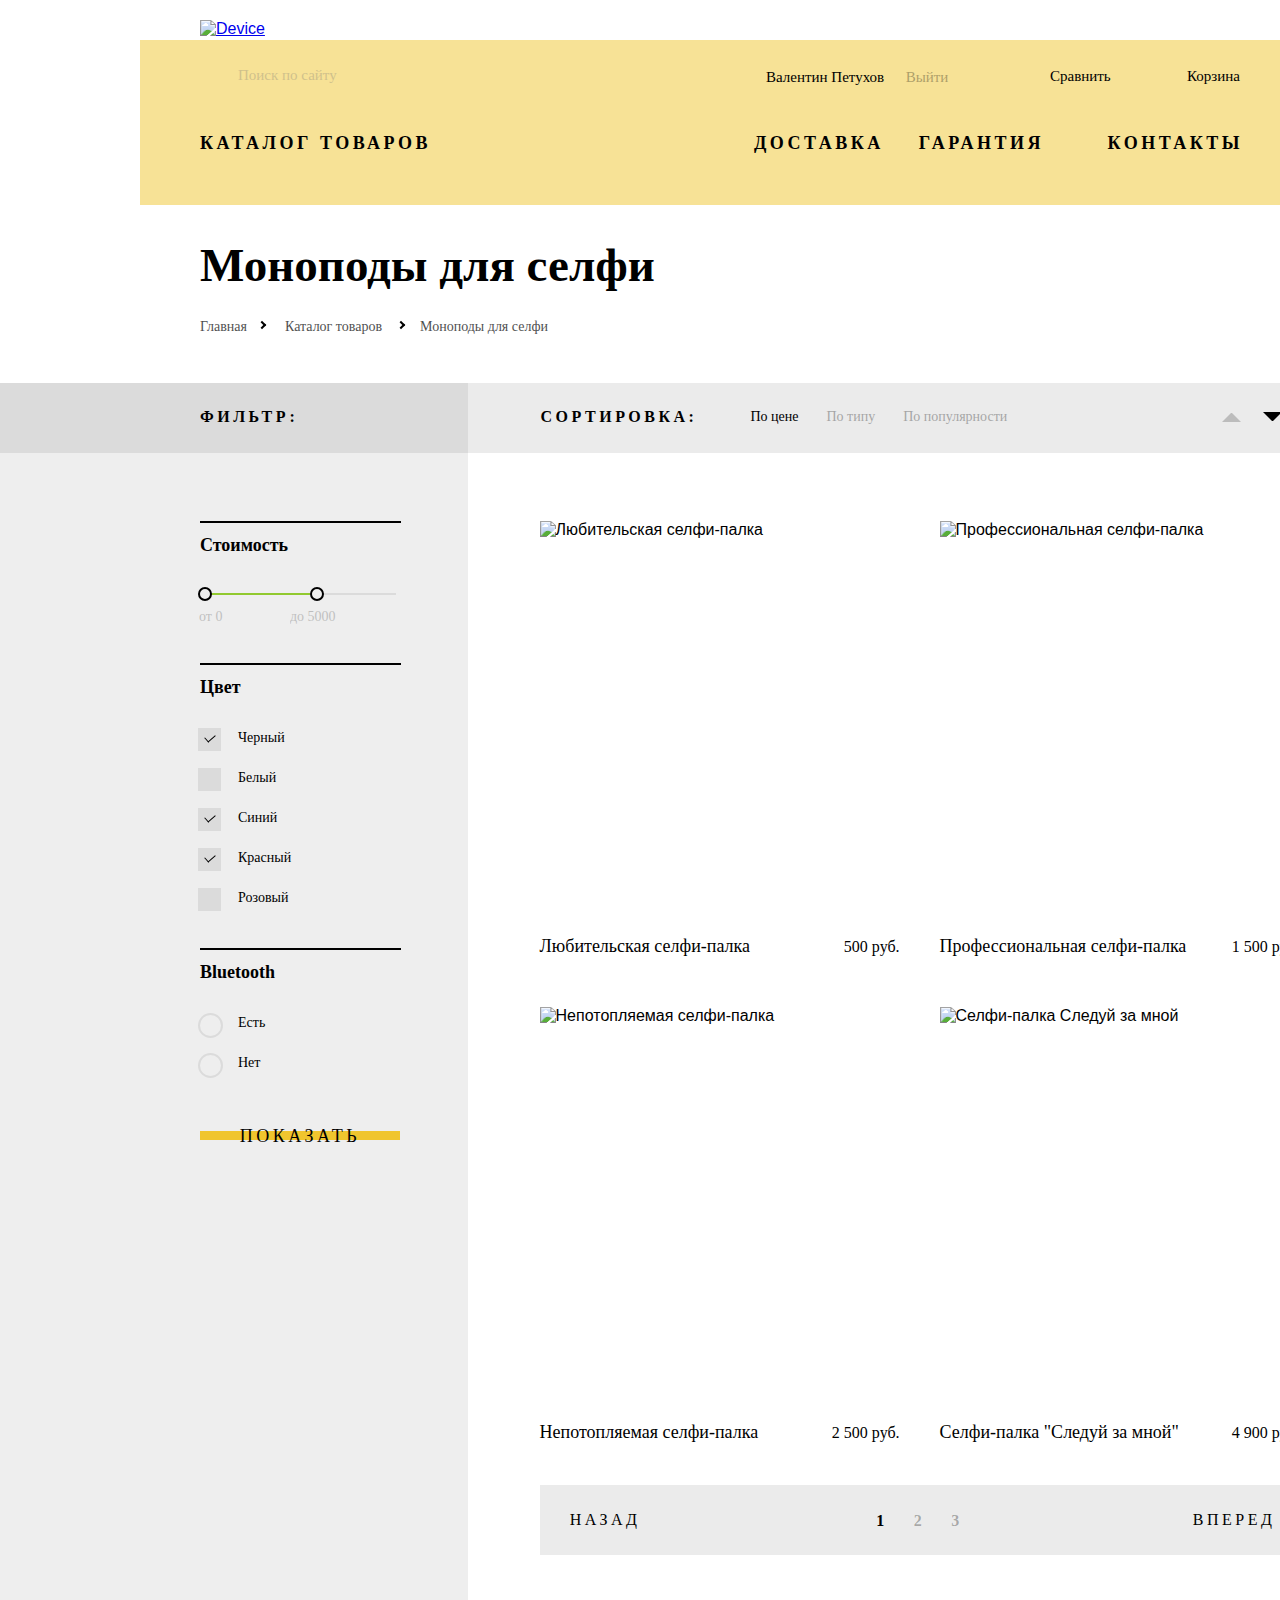
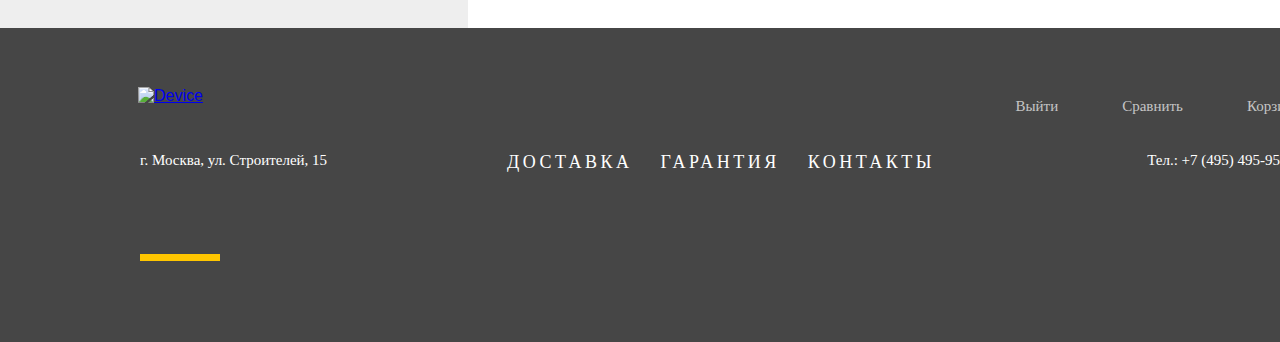
==== catalog.html @ 41e34ad0 "Добавлен скрипт" ====
<!DOCTYPE html>
<html lang="ru">
  <head>
    <meta charset="utf-8">
    <meta name="keywords" content="">
    <title>Device</title>
    <link rel="stylesheet" href="css/normalize.css">
    <link rel="stylesheet" href="css/device-style.css">
  </head>
  <body>
    <header class="main-header main-header--catalog">
      <div class="layot-container layot-container--header">
        <a class="logo main-header__logo" href="index.html">
          <img src="img/logo-header.png" width="165" height="36" alt="Device">
        </a>
        <div class="main-header__block">
          <form class="block-search__form" method="post" action="#">
            <label for="block-search__textfield"></label>
            <input class="block-search__textfield" id="block-search__textfield" type="text" placeholder="Поиск по сайту">
            <button class="block-search__button" type="submit">Найти</button>
          </form>
          <div class="main-header__positioner">
            <div class="user-block">
              <a class="user-block__user-name" href="#">Валентин Петухов</a>
              <a class="user-block__logout" href="#">Выйти</a>
            </div>
            <div class="item-block">
              <a class="item-block__compare" href="#">Сравнить</a>
              <a class="item-block__basket" href="#">Корзина</a>
            </div>
          </div>
        </div>
      </div>
    </header>
    <main class="main-content--catalog">
      <nav class="main-navigation main-navigation--catalog">
        <ul class="menu-list">
          <li class="menu-list__item">
            <a href="catalog.html">Каталог товаров</a>
            <div class="submenu-list">
              <ul class="submenu-list__column">
                <li>
                  <a href="#">Виртуальная реальность</a>
                </li>
                <li>
                  <a href="#">Моноподы для селфи</a>
                </li>
                <li>
                  <a href="#">Экшн-камеры</a>
                </li>
              </ul>
              <ul class="submenu-list__column">
                <li>
                  <a href="#">Фитнес-браслеты</a>
                </li>
                <li>
                  <a href="#">Умные часы</a>
                </li>
              </ul>
              <ul class="submenu-list__column">
                <li>
                  <a href="#">Квадрокоптеры</a>
                </li>
              </ul>
            </div>
          </li>
          <li class="menu-list__item">
            <a href="#">Доставка</a>
          </li>
          <li class="menu-list__item">
            <a href="#">Гарантия</a>
          </li>
          <li class="menu-list__item">
            <a href="#">Контакты</a>
          </li>
        </ul>
      </nav>
      <div class="content-title">
        <h1>Моноподы для селфи</h1>
        <ul class="breadcrumbs">
          <li>
            <a href="index.html">Главная</a>
          </li>
          <li>
            <a href="#">Каталог товаров</a>
          </li>
          <li>
            <a>Моноподы для селфи</a>
          </li>
        </ul>
      </div>
      <div class="catalog-content">
        <form class="check-block" method="post" action="#">
          <h2 class="check-block__title">Фильтр:</h2>
          <!--Ползунок-->
          <div class="check-block__range">
            <h3 class="check-block__block-title">Стоимость</h3>
            <div class="range">
              <div class="range__scale">
                <div class="range__bar"></div>
              </div>
              <div class="range__toggle range__toggle--min"></div>
              <div class="range__toggle range__toggle--max"></div>
            </div>
          </div>
            <!--Чекбоксы-->
          <div class="check-block__checkbox">
            <h3 class="check-block__block-title">Цвет</h3>
            <div class="checkbox">
              <input class="checkbox__input" type="checkbox" name="black" id="black" checked>
              <label class="checkbox__label" for="black">Черный</label>
            </div>
            <div class="checkbox">
              <input class="checkbox__input" type="checkbox" name="white" id="white">
              <label class="checkbox__label" for="white">Белый</label>
            </div>
            <div class="checkbox">
              <input class="checkbox__input" type="checkbox" name="blue" id="blue" checked>
              <label class="checkbox__label" for="blue">Синий</label>
            </div>
            <div class="checkbox">
              <input class="checkbox__input" type="checkbox" name="red" id="red" checked>
              <label class="checkbox__label" for="red">Красный</label>
            </div>
            <div class="checkbox">
              <input class="checkbox__input" type="checkbox" name="pink" id="pink">
              <label class="checkbox__label" for="pink">Розовый</label>
            </div>
          </div>
          <!--Bluetooth-->
          <div class="check-block__radio">
            <h3 class="check-block__block-title">Bluetooth</h3>
            <div class="radio">
              <input class="radio__input" type="radio" name="radio" id="yes">
              <label class="radio__label" for="yes">Есть</label>
            </div>
            <div class="radio">
              <input class="radio__input" type="radio" name="radio" id="no">
              <label class="radio__label" for="no">Нет</label>
            </div>
          </div>
          <input  class="btn-big" type="submit" value="Показать">
        </form>
        <div class="catalog-block">
          <div class="catalog-block__container">
            <h2 class="catalog-block__title">Сортировка:</h2>
            <span class="catalog-block__sorting catalog-block__sorting--active">По цене</span>
            <span class="catalog-block__sorting">По типу</span>
            <span class="catalog-block__sorting">По популярности</span>
            <div class="sorting-arrows">
              <span class="sorting-arrows__arrow-up">По возрастанию</span>
              <span class="sorting-arrows__arrow-down">По убыванию</span>
            </div>
          </div>
          <section class="catalog">
            <article class="catalog-item">
              <img class="catalog-item__img" src="img/item-1.jpg" width="360" height="380" alt="Любительская селфи-палка">
              <div class="catalog__container">
                <button class="button-basket">В корзину</button>
                <button class="button-compare">Добавить к сравнению</button>
              </div>
              <div class="catalog-item__info">
                <a class="catalog-item__name">Любительская селфи-палка</a>
                <span class="catalog-item__price">500 руб.</span>
              </div>
            </article>
            <article class="catalog-item">
              <img class="catalog-item__img" src="img/item-2.jpg" width="360" height="380" alt="Профессиональная селфи-палка">
              <div class="catalog__container">
                <button class="button-basket">В корзину</button>
                <button class="button-compare">Добавить к сравнению</button>
              </div>
              <div class="catalog-item__info">
                <a class="catalog-item__name">Профессиональная селфи-палка</a>
                <span class="catalog-item__price">1 500 руб.</span>
              </div>
            </article>
            <article class="catalog-item">
              <img class="catalog-item__img" src="img/item-3.jpg" width="360" height="380" alt="Непотопляемая селфи-палка">
              <div class="catalog__container">
                <button class="button-basket">В корзину</button>
                <button class="button-compare">Добавить к сравнению</button>
              </div>
              <div class="catalog-item__info">
                <a class="catalog-item__name">Непотопляемая селфи-палка</a>
                <span class="catalog-item__price">2 500 руб.</span>
              </div>
            </article>
            <article class="catalog-item">
              <img class="catalog-item__img" src="img/item-4.jpg" width="360" height="380" alt="Селфи-палка Следуй за мной">
              <div class="catalog__container">
                <button class="button-basket">В корзину</button>
                <button class="button-compare">Добавить к сравнению</button>
              </div>
              <div class="catalog-item__info">
                <a class="catalog-item__name">Селфи-палка "Следуй за мной"</a>
                <span class="catalog-item__price">4 900 руб.</span>
              </div>
            </article>
          </section>
          <section class="pagination">
            <a class="pagination__btn pagination__btn--prev">Назад</a>
            <div class="pagination__page-container">
              <a class="pagination__page pagination__page--active">1</a>
              <a class="pagination__page" href="#">2</a>
              <a class="pagination__page" href="#">3</a>
            </div>
            <a class="pagination__btn pagination__btn--next" href="#">Вперед</a>
          </section>
        </div>
      </div>
    </main>
    <footer class="main-footer main-footer--catalog">
      <div class="layot-container layot-container--footer">
        <div class="main-footer__user-menu">
          <a class="logo main-footer__logo" href="index.html">
            <img src="img/logo-footer.png" width="165" height="36" alt="Device">
          </a>
          <ul class="user-menu user-menu--catalog">
            <li>
              <a class="user-menu__item" href="#">Выйти</a>
            </li>
            <li>
              <a class="user-menu__item" href="#">Сравнить</a>
            </li>
            <li>
              <a class="user-menu__item" href="#">Корзина</a>
            </li>
          </ul>
        </div>
        <div class="main-footer__contacts">
          <div class="main-footer__adress">г. Москва, ул. Строителей, 15</div>
          <ul class="main-footer__menu">
            <li>
              <a href="#">Доставка</a>
            </li>
            <li>
              <a href="#">Гарантия</a>
            </li>
            <li>
              <a href="#">Контакты</a>
            </li>
          </ul>
          <div class="main-footer__tel">Тел.: +7 (495) 495-95-95</div>
        </div>
        <div class="main-footer__links">
          <div class="main-footer__line"></div>
          <div class="social-links">
            <a class="social-links__item social-links__item--facebook">Facebook</a>
            <a class="social-links__item social-links__item--instagram">Instagram</a>
            <a class="social-links__item social-links__item--twitter">Twitter</a>
          </div>
          <a href="#" class="main-footer__logo-academy">Сайт HTML Academy</a>
        </div>
      </div>
    </footer>
    <div class="modal-content">
      <form class="modal-content__positioner">
        <div class="input">
          <label class="input__label" for="name">Ваше имя:</label>
          <input class="input__input-field" type="text" id="name" placeholder="Представьтесь, пожалуйста">
        </div>
        <div class="input">
          <label class="input__label" for="email">Ваш e-mail:</label>
          <input class="input__input-field" type="email" id="email" placeholder="Для отправки ответа">
        </div>
        <div class="textarea">
          <label class="textarea__label" for="textarea">Текст письма:</label>
          <textarea class="textarea__text-field" id="textarea" placeholder="В свободной форме"></textarea>
        </div>
        <input class="button" type="submit" value="Подробнее">
      </form>
      <div class="modal-content__close"></div>
    </div>
    <div class="modal-overlay"></div>
    <script src="js/script.js"></script>
  </body>
</html>
---- css/device-style.css ----
/*padding: 140 one side*/

@font-face {
  font-family: "Open Sans Light";
  src: url("../fonts/web/opensanslight.woff2") format("woff2"),
       url("../fonts/web/opensanslight.woff") format("woff");
  font-weight: normal;
  font-style: normal;
}

@font-face {
  font-family: "Open Sans";
  src: url("../fonts/web/opensans.woff2") format("woff2"),
       url("../fonts/web/opensans.woff") format("woff");
  font-weight: normal;
  font-style: normal;
}

@font-face {
  font-family: "Gilroy";
  src: url("../fonts/web/gilroylight.woff2") format("woff2"),
       url("../fonts/web/gilroylight.woff") format("woff");
  font-weight: normal;
  font-style: normal;
}

@font-face {
  font-family: "Gilroy Bold";
  src: url("../fonts/web/gilroyextrabold.woff2") format("woff2"),
       url("../fonts/web/gilroyextrabold.woff") format("woff");
  font-weight: normal;
  font-style: normal;
}

body {
  margin: 0;
  padding: 0;
  width: 1440px;
  height: 100%;
  margin: auto;
  font-family: "Gilroy Bold", Arial, sans-serif;
  box-sizing: border-box;
}

* {
  box-sizing: inherit;
}

.main-header {
  width: 100%;
  margin-bottom: 0;
}

.layot-container--header {
  width: 1160px;
  height: 100%;
  margin: auto;
  background-color: #f7e296;
  box-shadow: inset 0 40px 0 0 #ffffff;
}

.main-header__logo {
  display: block;
  padding-top: 20px;
  margin-left: 60px;
}

.main-header__block {
  display: flex;
  flex-direction: row;
  justify-content: space-between;
  align-items: center;
  width: 1040px;
  margin: auto;
  margin-top: 15px;
}

.block-search__form {
  display: flex;
  flex-direction: row;
  width: 441px;
  position: relative;
}

.block-search__textfield {
  width: 356px;
  height: 47px;
  padding-left: 38px;
  font-family: "Open Sans Light";
  font-size: 15px;
  color: #000000;
  opacity: 0.3;
  border: none;
  border-bottom: 2px solid transparent;
  background: none;
}

.block-search__form::before {
  content: "";
  display: block;
  position: absolute;
  width: 18px;
  height: 20px;
  top: 16px;
  left: 3px;
  background-image: url("../img/sprite.png");
  background-repeat: no-repeat;
}

.block-search__button {
  display: none;
  background: transparent;
  border: none;
  width: 83px;
  height: 47px;
  font-size: 15px;
  border: 2px solid #000000;
}

.block-search__button:hover {
  display: block;
  background-color: #000000;
  color: rgba(255, 255, 255, 1);
}

.block-search__button:active {
  display: block;
  background-color: #000000;
  color: rgba(255, 255, 255, 0.3);
}

.block-search__textfield:hover {
  opacity: 0.6;
}

.block-search__textfield:focus {
  border-bottom: 2px solid #000000;
  outline: none;
  opacity: 1;
}

.block-search__textfield:focus + .block-search__button {
  display: block;
}

.main-header__block a {
  text-decoration: none;
  font-family: "Open Sans Light";
  font-size: 15px;
  color: #000000;
  background-image: url("../img/sprite.png");
  background-repeat: no-repeat;
}

.main-header__block a:hover {
  opacity: 0.6;
}

.main-header__block a:active {
  opacity: 0.3;
}

.user-block__login {
  background-position: 0 -24px;
}

.item-block__compare {
  background-position: 2px -46px;
}

.item-block__basket {
  background-position: 17px -68px;
}

.user-block__login,
.item-block__compare {
  padding-left: 25px;
}

.item-block__basket {
  width: 100px;
  text-align: right;
}

.main-header__positioner {
  width: 500px;
  display: flex;
  flex-direction: row;
  justify-content: space-between;
}

.item-block {
  width: 215px;
  display: flex;
  flex-direction: row;
  justify-content: space-between;
}

/*НАВИГАЦИЯ*/

.main-navigation {
  width: 1160px;
  min-height: 185px;
  margin: auto;
  margin-top: 0;
  background-color: #f7e296;
}

.menu-list {
  list-style: none;
  margin: auto;
  padding: 0;
  padding-bottom: 163px;
  display: flex;
  flex-direction: row;
  width: 1040px;
  padding-top: 33px;
}

.menu-list li {
  list-style: none;
  margin: 0;
  padding: 0;
}

.menu-list__item:first-of-type {
  position: relative;
}

.menu-list__item:last-of-type a {
  margin-right: -3px;
}

.menu-list li:last-of-type {
  margin-left: auto;
}

.menu-list > li:nth-of-type(2) {
  margin-left: 323px;
  margin-right: 35px;
}

.menu-list__item > a {
  text-decoration: none;
  font-family: "Gilroy Bold";
  font-size: 18px;
  font-weight: bold;
  text-transform: uppercase;
  color: #000000;
  letter-spacing: 3.5px;
}

.menu-list__item > a:hover {
  opacity: 0.6;
}

.menu-list__item > a:active {
  opacity: 0.3;
}

.menu-list__item a[href="catalog.html"]::before {
  content: "";
  display: block;
  position: absolute;
  width: 16px;
  height: 18px;
  top: -1px;
  right: -29px;
  background-image: url("../img/sprite.png");
  background-position: 0 -92px;
  opacity: 0.3;
}

.menu-list__item:first-child a:hover::before {
  opacity: 0.2;
}

.menu-list__item:first-child a:active::before {
  opacity: 0.1;
}

.submenu-list {
  display: none;
  flex-direction: row;
  flex-wrap: wrap;
  position: absolute;
  width: 1160px;
  height: 165px;
  padding: 38px 60px 0;
  top: 18px;
  left: -60px;
  z-index: 3;
  background-color: #f7e296;
}

.menu-list__item:first-of-type:hover > .submenu-list {
  display: flex;
}

.submenu-list__column {
  width: 222px;
  margin: 0;
  padding: 0;
}

.submenu-list__column li {
  list-style: none;
  margin: 0;
  margin-bottom: 25px;
  padding: 0;
}

.submenu-list a {
  text-decoration: none;
  color: #000000;
  font-family: "Open Sans Light";
  font-size: 15px;
  text-transform: none;
}

/*СЛАЙДЕР*/

.main-slider {
  width: 1160px;
  height: 517px;
  margin: auto;
  margin-bottom: 0;
  position: relative;
  top: -112px;
}

.input__radio {
  display: none;
}

.main-slider .input__label {
  right: 160px;
  top: 330px;
  font-size: 0;
  position: absolute;
  z-index: 3;
  cursor: pointer;
}

.main-slider .input__label:nth-of-type(2) {
  right: 127px;
}

.main-slider .input__label:nth-of-type(3) {
  right: 95px;
}

.input__label::before {
  position: absolute;
  content: "";
  width: 5px;
  height: 5px;
  border: 3px solid #b4b4b4;
  border-radius: 50%;
}

.input__label:hover::before {
  border: 3px solid #999999;
}

.input__radio:checked + .input__label::before {
  border: 3px solid #000000;
}

.main-slider__item {
  width: 100%;
  height: 100%;
  display: none;
  margin: 0;
}

.main-slider__img {
  margin-left: 90px;
}

.main-slider__item--slider-3 .main-slider__img {
  margin-left: 30px;
  margin-top: 20px;
}

.main-slider__container {
  width: 560px;
  height: 100%;
  margin-left: auto;
}

.main-slider__item-name {
  width: 500px;
  margin-top: 82px;
  font-size: 47px;
  font-weight: bold;
  line-height: 55px;
  position: relative;
  z-index: 2;
}

.main-slider__item-name::before {
  content: "";
  position: absolute;
  width: 100px;
  height: 7px;
  background-color: #ffffff;
  top: -43px;
}

.main-slider__item-name span {
  position: absolute;
  z-index: -1;
  right: -12px;
  top: -33px;
  font-size: 179px;
  color: #ffffff;
}

.main-slider__item-description {
  margin-top: 20px;
  font-family: "Open Sans Light";
  line-height: 30px;
  font-size: 15px;
}

.main-slider__details {
  display: block;
  width: 220px;
  height: 40px;
  margin-top: 42px;
  font-size: 18px;
  line-height: 40px;
  letter-spacing: 3.5px;
  text-transform: uppercase;
  text-align: center;
  background-image: linear-gradient(to bottom, #ffffff 0px, #ffffff 16px, #f0c52e 16px, #f0c52e 25px, #ffffff 25px);
  text-decoration: none;
  color: #000000;
}

.main-slider__details:hover {
  background-color: #f0c52e;
  background-image: none;
}

.main-slider__details:active {
  background-color: #f0c52e;
  color: #a88a20;
}

.main-slider__parameter {
  list-style: none;
  margin: 0;
  margin-top: 38px;
  padding: 0;
  display: flex;
  flex-direction: row;
  justify-content: flex-start;
}

.main-slider__parameter li {
  margin-right: 80px;
}

.main-slider__data {
  margin-bottom: 10px;
  font-size: 36px;
  font-family: "Gilroy";
  line-height: 0px;
}

.main-slider__inform {
  margin-top: 35px;
  font-size: 13px;
  font-family: "Open Sans Light";
}

/*переключение слайдов*/

.input__radio--slide-1:checked ~ .main-slider__item--slider-1 {
  display: flex;
  flex-direction: row;
}

.input__radio--slide-2:checked ~ .main-slider__item--slider-2 {
  display: flex;
  flex-direction: row;
}

.input__radio--slide-3:checked ~ .main-slider__item--slider-3 {
  display: flex;
  flex-direction: row;
}

/*КАТАЛОГ*/

.main-catalog {
  width: 1160px;
  margin: auto;
  margin-top: -35px;
  display: flex;
  flex-direction: row;
  flex-wrap: wrap;
  justify-content: space-between;
}

.catalog-item {
  width: 160px;
  text-decoration: none;
}

.catalog-item__pic {
  width: 160px;
  height: 160px;
  background-position: center;
  background-color: #f7e296;
  background-repeat: no-repeat;
}

.catalog-item:first-of-type .catalog-item__pic {
  background-image: url("../img/popular-1.png");
}

.catalog-item:nth-of-type(2) .catalog-item__pic {
  background-image: url("../img/popular-2.png");
  background-position: center bottom;
}

.catalog-item:nth-of-type(3) .catalog-item__pic {
  background-image: url("../img/popular-3.png");
  background-position: 50px center;
}

.catalog-item:nth-of-type(4) .catalog-item__pic {
  background-image: url("../img/popular-4.png");
}

.catalog-item:nth-of-type(5) .catalog-item__pic {
  background-image: url("../img/popular-5.png");
  background-position: 55px center;
}

.catalog-item:nth-of-type(6) .catalog-item__pic {
  background-image: url("../img/popular-6.png");
}

.catalog-item__description {
  margin-top: 35px;
  font-family: "Gilroy Bold";
  font-size: 18px;
  color: #000000;
}

.catalog-item:visited > .catalog-item__pic,
.catalog-item:visited > .catalog-item__description {
  background-color: #f7e296;
  color: #000000;
}

.catalog-item:hover > .catalog-item__pic {
  background-color: #f0c52e;
}

.catalog-item:active > .catalog-item__description {
  opacity: 0.3;
  color: #000000;
}

.catalog-item:first-of-type:active .catalog-item__pic {
  background-image: url("../img/opa-popular-1.png");
}

.catalog-item:nth-of-type(2):active .catalog-item__pic {
  background-image: url("../img/opa-popular-2.png");
}

.catalog-item:nth-of-type(3):active .catalog-item__pic {
  background-image: url("../img/opa-popular-3.png");
}

.catalog-item:nth-of-type(4):active .catalog-item__pic {
  background-image: url("../img/opa-popular-4.png");
}

.catalog-item:nth-of-type(5):active .catalog-item__pic {
  background-image: url("../img/opa-popular-5.png");
}

.catalog-item:nth-of-type(6):active .catalog-item__pic {
  background-image: url("../img/opa-popular-6.png");
}

/*УСЛУГИ*/

.services {
  width: 100%;
  min-height: 390px;
  margin-top: 67px;
  background-color: #e5e5e5;
  box-shadow: inset 0 100px 0 0 #ffffff;
}

.services .layot-container {
  width: 1160px;
  height: 100%;
  margin: auto;
  display: flex;
  flex-direction: row;
  align-items: right;
  position: relative;
}

.services__menu {
  width: 284px;
  min-height: 319px;
  border-right: 7px solid #000000;
}

.services__description {
  width: 876px;
}

.services-slide {
  display: none;
  padding-left: 116px;
}

.radio-block__input {
  display: none;
}

.radio-block__label {
  display: block;
  position: absolute;
  left: 0;
  width: 160px;
  height: 40px;
  font-size: 18px;
  line-height: 40px;
  letter-spacing: 3.5px;
  text-transform: uppercase;
  text-align: center;
  background-image: linear-gradient(to bottom, #e5e5e5 0px, #e5e5e5 16px, #f0c52e 16px, #f0c52e 25px, #e5e5e5 25px);
}

.radio-block__label:first-of-type {
  top: 83px;
  background-image: linear-gradient(to bottom, #ffffff 0px, #ffffff 16px, #f0c52e 16px, #f0c52e 25px, #e5e5e5 25px);
}

.radio-block__label:nth-of-type(2) {
  top: 146px;
}

.radio-block__label:nth-of-type(3) {
  top: 211px;
}

.radio-block__label:hover {
  background-color: #f0c52e;
  background-image: none;
}

.radio-block__label:first-of-type:hover {
  background-image: none;
}

.radio-block__input:checked + .radio-block__label {
  background-color: #000000;
  background-image: none;
  color: #f7e184;
  box-shadow: 118px 0 0 0 #000000;
}

.services-slide__container {
  width: 430px;
  height: 100%;
}

.services-slide h2 {
  font-family: "Gilroy Bold";
  font-size: 47px;
  margin-top: 71px;
  margin-left: 2px;
  margin-bottom: 0;
}

.services-slide p {
  font-family: "Open Sans Light";
  font-size: 15px;
  line-height: 30px;
  margin-top: 28px;
}

.services-slide img {
  margin-left: 128px;
  margin-top: 87px;
}

/*переключение слайдов*/

.radio-block__input:first-of-type:checked ~ .services-slide--1 {
  display: flex;
}

.radio-block__input:nth-of-type(2):checked ~ .services-slide--2 {
  display: flex;
}

.radio-block__input:nth-of-type(3):checked ~ .services-slide--3 {
  display: flex;
}

/*БРЕНДЫ*/

.brends {
  width: 1160px;
  margin: auto;
  margin-top: 94px;
  display: flex;
  flex-wrap: wrap;
  flex-direction: row;
  justify-content: space-between;
}

.brends .brends__item {
  opacity: 0.2;
  filter: grayscale(1);
}

.brends .brends__item:hover {
  opacity: 1;
  filter: grayscale(0);
}

main > .layot-container {
  width: 1160px;
  margin: auto;
  margin-top: 85px;
  display: flex;
  flex-direction: row;
  justify-content: space-between;
}

.contacts-section {
  position: relative;
}

.contacts-section::before {
  content: "";
  position: absolute;
  width: 80px;
  height: 7px;
  background-color: #000000;
  top: 7px;
}

/*О НАС*/

.about-us {
  width: 560px;
}

.about-us h2 {
  margin-top: 57px;
  margin-left: -2px;
  font-family: "Gilroy Bold";
  font-size: 47px;
}

.about-us p {
  width: 475px;
  margin-bottom: 30px;
  font-family: "Open Sans Light";
  font-size: 15px;
  line-height: 30px;
}

.delivery-company {
  margin: 78px 0 0 0;
  padding: 0;
  list-style: none;
}

.delivery-company__item {
  position: relative;
  margin-bottom: 22px;
  padding-left: 36px;
}

.delivery-company__item a {
  text-decoration: none;
  font-family: "Gilroy Bold";
  font-size: 16px;
  color: #000000;
}

.delivery-company__item::before {
  content: "";
  position: absolute;
  width: 5px;
  height: 5px;
  border: 3px solid #000000;
  opacity: 0.3;
  border-radius: 50%;
  left: 0px;
  top: 3px;
}

.delivery-company__item:hover::before {
  opacity: 0.4;
}

.delivery-company__item:active::before {
  opacity: 1;
}

.btn-big {
  display: block;
  width: 260px;
  height: 40px;
  margin-top: 64px;
  margin-bottom: 82px;
  font-size: 18px;
  line-height: 40px;
  letter-spacing: 3.5px;
  text-transform: uppercase;
  text-align: center;
  background-image: linear-gradient(to bottom, #ffffff 0px, #ffffff 16px, #f0c52e 16px, #f0c52e 25px, #ffffff 25px);
  text-decoration: none;
  color: #000000;
}

.btn-big:hover {
  background-color: #f0c52e;
  background-image: none;
}

.btn-big:active {
  background-color: #f0c52e;
  color: #a88a20;
}

/*КОНТАКТЫ*/

.contacts {
  width: 560px;
}

.contacts h2 {
  margin-top: 57px;
  margin-left: -2px;
  font-family: "Gilroy Bold";
  font-size: 47px;
}

.contacts p {
  font-family: "Open Sans Light";
  font-size: 15px;
  line-height: 30px;
}

.map {
  margin-top: 25px;
}

.map--no-js {
  width: 560px;
  height: 222px;
  background-image: url("../img/map.jpg");
  background-size: cover;
  background-repeat: no-repeat;
}

/*ФУТЕР*/

.main-footer {
  width: 100%;
  background-color: #464646;
}

.layot-container--footer {
  width: 1160px;
  height: 100%;
  margin: 0 auto;
  display: flex;
  flex-direction: column;
  justify-content: space-between;
}

.main-footer__user-menu,
.main-footer__contacts,
.main-footer__links {
  width: 100%;
  display: flex;
  flex-direction: row;
  justify-content: space-between;
}

.main-footer__user-menu {
  margin-top: 66px;
}

.logo:hover {
  opacity: 0.6;
}

.logo:active {
  opacity: 0.3;
}

.user-menu {
  width: 330px;
  display: flex;
  flex-direction: row;
  justify-content: right;
  align-items: top;
  margin: 0;
  padding: 0;
}

.user-menu li {
  list-style: none;
  padding-top: 5px;
}

.user-menu li:not(:last-of-type) {
  margin-right: 32px;
}

.user-menu .user-menu__item {
  padding-left: 32px;
  background-image: url("../img/sprite.png");
  background-repeat: no-repeat;
  text-decoration: none;
  font-family: "Open Sans Light";
  font-size: 15px;
  color: rgba(255, 255, 255, 0.7);
}

li:first-of-type .user-menu__item {
  background-position: 5px -124px;
}

li:nth-of-type(2) .user-menu__item {
  background-position: 12px -144px;
}

li:nth-of-type(3) .user-menu__item {
  background-position: 10px -166px;
}

.user-menu .user-menu__item:hover {
  opacity: 0.6;
  color: rgba(255, 255, 255, 1);
}

.user-menu .user-menu__item:active {
  opacity: 0.3;
  color: rgba(255, 255, 255, 0.3);
}

.main-footer__contacts {
  align-items: center;
  margin-top: 28px;
}

.main-footer__adress {
  width: 261px;
  font-family: "Open Sans Light";
  font-size: 15px;
  color: #ffffff;
}

.main-footer__menu {
  width: 430px;
  display: flex;
  flex-direction: row;
  justify-content: space-between;
  padding: 4px 0 0 2px;
  margin: 0;
}

.main-footer__menu li {
  list-style: none;
  margin: 0;
  padding: 0;
}

.main-footer__menu a {
  font-family: "Gilroy Bold";
  text-decoration: none;
  font-size: 18px;
  text-transform: uppercase;
  color: #ffffff;
  letter-spacing: 3.5px;
}

.main-footer__menu a:hover {
  opacity: 0.6;
}

.main-footer__menu a:active {
  opacity: 0.3;
}

.main-footer__tel {
  width: 261px;
  font-family: "Open Sans Light";
  font-size: 15px;
  color: #ffffff;
  text-align: right;
}

.main-footer__links {
  margin-top: 66px;
  margin-bottom: 65px;
}

.main-footer__line {
  width: 80px;
  height: 7px;
  margin-top: 15px;
  background-color: #ffc600;
}

.social-links {
  width: 152px;
  display: flex;
  flex-direction: row;
  justify-content: space-between;
  margin-right: 54px;
}

.social-links__item {
  font-size: 0;
  width: 41px;
  height: 38px;
  margin: 0;
  padding: 0;
}

.social-links__item {
  opacity: 0.3;
}

.social-links__item:hover {
  opacity: 0.6;
}

.social-links__item:active {
  opacity: 0.1;
}

.social-links__item--facebook {
  background-image: url("../img/facebook.png");
  background-repeat: no-repeat;
  background-position: center;
}

.social-links__item--instagram {
  background-image: url("../img/insta.png");
  background-repeat: no-repeat;
  background-position: center;
}

.social-links__item--twitter {
  background-image: url("../img/twitter.png");
  background-repeat: no-repeat;
  background-position: center;
}

.main-footer__logo-academy {
  font-size: 0;
  width: 27px;
  height: 34px;
  background-image: url("../img/icon-htmlacademy.png");
  background-repeat: no-repeat;
  background-position: center;
}

.main-footer__logo-academy:hover {
  opacity: 0.6;
}

.main-footer__logo-academy:active {
  opacity: 0.3;
}

/*!!!!!!!!СТРАНИЦА КАТАЛОГА??????*/

.main-header--catalog .user-block__user-name {
  background-image: url("../img/sprite.png");
  background-repeat: no-repeat;
  background-position: 0 -24px;
  padding-left: 26px;
}

.user-block .user-block__logout {
  margin-left: 17px;
  background-image: none;
  opacity: 0.3;
}

.main-navigation--catalog {
  min-height: 105px;
}

.main-navigation--catalog .menu-list {
  padding-bottom: 50px;
}

/*Оглавление*/

.content-title {
  width: 1040px;
  margin: auto;
  margin-top: 33px;
}

.content-title h1 {
  margin: 0;
  padding: 0;
  font-family: "Gilroy Bold";
  font-size: 47px;
}

.breadcrumbs {
  margin: 0;
  margin-top: 25px;
  padding: 0;
  display: flex;
  flex-direction: row;
}

.breadcrumbs li {
  position: relative;
  list-style: none;
  margin-right: 38px;
}

.breadcrumbs a {
  text-decoration: none;
  font-family: "Open Sans Light";
  font-size: 14px;
  color: #000000;
  opacity: 0.7;
}

.breadcrumbs li:nth-of-type(-n+2)::after {
  content: "";
  position: absolute;
  top: 5px;
  right: -18px;
  width: 4px;
  height: 4px;
  border-bottom: 2px solid #000000;
  border-right: 2px solid #000000;
  transform: rotate(-45deg);
}

.breadcrumbs li:nth-of-type(2)::after {
  right: -22px;
}

/*Фильтр*/

.catalog-content {
  width: 100%;
  margin-top: 48px;
  display: flex;
  flex-direction: row;
  background-image: linear-gradient(to right, #eeeeee 0px, #eeeeee 468px, #ffffff 468px, #ffffff 100%);
}

.check-block {
  width: 468px;
  padding-left: 200px;
  box-shadow: inset 0 70px 0 0 #dbdbdb;
}

.check-block__title,
.catalog-block__title {
  margin-top: 25px;
  margin-right:  53px;
  font-family: "Gilroy Bold";
  font-size: 16px;
  font-weight: bold;
  text-transform: uppercase;
  color: #000000;
  letter-spacing: 3.5px;
}

.catalog-block {
  width: 974px;
  box-shadow: inset 0 70px 0 0 #ebebeb;
}

.catalog-block__container {
  display: flex;
  flex-direction: row;
  align-items: flex-start;
  margin-left: 73px;
}

.catalog-block__sorting {
  margin-top: 26px;
  margin-right: 28px;
  font-family: "Open Sans";
  font-size: 14px;
  color: #000000;
  opacity: 0.3;
}

.catalog-block__sorting:hover {
  opacity: 0.6;
}

.catalog-block__sorting:active {
  opacity: 1;
}

.catalog-block__sorting--active {
  opacity: 1;
}

.sorting-arrows {
  width: 60px;
  height: 12px;
  margin-left: 187px;
  margin-top: 29px;
  font-size: 0;
}

.sorting-arrows__arrow-up,
.sorting-arrows__arrow-down {
  position: relative;
}

.sorting-arrows__arrow-up::before {
  content: "";
  position: absolute;
  width: 1px;
  height: 1px;
  border-top: none;
  border-bottom: 9px solid #000000;
  border-left: 9px solid transparent;
  border-right: 9px solid transparent;
  opacity: 0.2;
}

.sorting-arrows__arrow-down::before {
  content: "";
  position: absolute;
  width: 1px;
  height: 1px;
  left: 41px;
  border-top: 9px solid #000000;
  border-bottom: none;
  border-left: 9px solid transparent;
  border-right: 9px solid transparent;
}

[class^="sorting-arrows__"]:hover::before {
  opacity: 0.4;
}

[class^="sorting-arrows__"]:active::before {
  opacity: 1;
}

/*ФИЛЬТРЫ*/

.check-block__range {
  width: 201px;
  margin-top: 95px;
  border-top: 2px solid #000000;
}

.check-block__block-title {
  margin: 0;
  margin-top: 12px;
  font-family: "Gilroy Bold";
  font-size: 18px;
}

.range {
  margin-top: 37px;
  position: relative;
}

.range__scale {
  width: 196px;
  height: 2px;
  background-color: #dbdbdb;
}

.range__bar {
  width: 110px;
  height: 2px;
  position: absolute;
  left: 0;
  top: 0;
  background-color: #91c92f;
}

.range__toggle {
  position: absolute;
  width: 14px;
  height: 14px;
  border: 2px solid #000000;
  border-radius: 50%;
  background-color: #eeeeee;
  cursor: pointer;
}

.range__toggle:active {
  background-color: #7eae29;
  border-color: #ffffff;
  box-shadow: 0 1px 2px 2px #bababa;
}

.range__toggle--min {
  top: -6px;
  left: -2px;
}

.range__toggle--max {
  top: -6px;
  left: 110px;
}

.range__toggle--min::before {
  content: "от 0";
  position: absolute;
  top: 20px;
  left: -1px;
  width: 25px;
  height: 10px;
  font-family: "Gilroy";
  font-size: 14px;
  color: #000000;
  opacity: 0.2;
  white-space: nowrap;
}

.range__toggle--max::before {
  content: "до 5000";
  position: absolute;
  top: 20px;
  left: -22px;
  width: 55px;
  height: 10px;
  font-family: "Gilroy";
  font-size: 14px;
  color: #000000;
  opacity: 0.2;
  white-space: nowrap;
}

/*ЧЕКБОКСЫ*/

.check-block__checkbox {
  width: 201px;
  margin-top: 68px;
  border-top: 2px solid #000000;
}

.check-block__block-title {
  margin-bottom: 30px;
}

.checkbox {
  margin-bottom: 22px;
}

.checkbox__input {
  display: none;
}

.checkbox__label {
  padding-left: 38px;
  font-family: "Open Sans Light";
  font-size: 14px;
  color: #000000;
  position: relative;
}

.checkbox__label::before {
  content: "";
  display: block;
  position: absolute;
  width: 23px;
  height: 23px;
  top: -2px;
  left: -2px;
  background-color: #dbdbdb;
}

.checkbox__input:checked + .checkbox__label::after {
  content: "";
  display: block;
  position: absolute;
  width: 5px;
  height: 9px;
  top: 2px;
  left: 7px;
  border-bottom: 1px solid #000000;
  border-right: 1px solid #000000;
  transform: rotate(48deg);
}

.checkbox__label:hover::before {
  background-color: #cecece;
}

.checlbox__label:active::before {
  background-color: #c4c4c4;
}

/*РАДИО*/

.check-block__radio {
  width: 201px;
  margin-top: 42px;
  border-top: 2px solid #000000;
}

.radio {
  margin-bottom: 22px;
}

.radio__input {
  display: none;
}

.radio__label {
  padding-left: 38px;
  font-family: "Open Sans Light";
  font-size: 14px;
  color: #000000;
  position: relative;
}

.radio__label::before {
  content: "";
  display: block;
  position: absolute;
  width: 21px;
  height: 21px;
  top: -2px;
  left: -2px;
  border-radius: 50%;
  border: 2px solid #dbdbdb;
}

.radio__label:hover::before {
  border-color: #bcbcbc;
}

.radio__label:active::before {
  border-color: #acacac;
}

.radio__input:checked + .radio__label::after {
  content: "";
  display: block;
  position: absolute;
  width: 4px;
  height: 4px;
  top: 6px;
  left: 7px;
  border: 2px solid #000000;
  border-radius: 50%;
}

.check-block .btn-big {
  display: block;
  width: 200px;
  height: 40px;
  margin-top: 44px;
  margin-bottom: 82px;
  font-family: "Gilroy Bold";
  background-image: linear-gradient(to bottom, #eeeeee 0px, #eeeeee 16px, #f0c52e 16px, #f0c52e 25px, #eeeeee 25px);
  border: none;
}

.check-block .btn-big:hover {
  background-image: none;
  background-color: #f0c52e;
}

.check-block .btn-big:active {
  background-image: none;
  outline: none;
  color: #a88a20;
}

/*КАТАЛОГ ТОВАРОВ*/

.main-content--catalog .catalog {
  width: 760px;
  margin-left: 72px;
  margin-top: 82px;
  display: flex;
  flex-direction: row;
  flex-wrap: wrap;
  justify-content: space-between;
  align-content: space-between;
}

.main-content--catalog .catalog-item {
  width: 360px;
  position: relative;
  margin-bottom: 50px;
  cursor: pointer;
}

.main-content--catalog .catalog-item:nth-last-of-type(-n+2) {
  margin-bottom: 42px;
}

.main-content--catalog .catalog-item__img {
  display: block;
}

.main-content--catalog .catalog-item:hover > .catalog-item__img {
  opacity: 0.7;
}

.main-content--catalog .catalog__container {
  display: none;
  width: 360px;
  height: 380px;
  position: absolute;
  top: 0;
  left: 0;
}

.main-content--catalog .catalog-item:hover > .catalog__container {
  display: block;
}

.main-content--catalog .button-basket,
.main-content--catalog .button-compare {
  display: block;
}

.main-content--catalog .button-basket {
  width: 200px;
  height: 40px;
  margin: auto;
  margin-top: 173px;
  margin-bottom: 15px;
  font-family: "Gilroy Bold";
  font-size: 18px;
  line-height: 40px;
  letter-spacing: 3.5px;
  text-transform: uppercase;
  text-align: center;
  background-color: transparent;
  background-image: linear-gradient(to bottom, transparent 0px, transparent 16px, #f0c52e 16px, #f0c52e 25px, transparent 25px);
  border: none;
  outline: none;
}

.main-content--catalog .button-basket:hover {
  background-image: none;
  background-color: #f0c52e;
}

.main-content--catalog .button-basket:active {
  color: #a88a20;
}

.main-content--catalog .button-compare {
  width: 200px;
  margin: auto;
  font-family: "Open Sans Light";
  font-size: 13px;
  color: rgba(0, 0, 0, 0.5);
  background-color: transparent;
  border: none;
  outline: none;
}

.main-content--catalog .button-compare:hover {
  color: rgba(0, 0, 0, 1);
}

.main-content--catalog .button-compare:active {
  color: rgba(0, 0, 0, 0.2);
}

.catalog-item__info {
  display: flex;
  flex-direction: row;
  justify-content: space-between;
  margin-top: 35px;
}

.catalog-item__name {
  width: 255px;
  font-family: "Gilroy Bold";
  font-size: 18px;
}

.catalog-item__price {
  margin-top: 2px;
  font-family: "Gilroy";
  font-size: 16px;
}

.main-content--catalog .catalog-item:last-of-type::before {
  content: "";
  display: block;
  position: absolute;
  top: 28px;
  right: 18px;
  width: 68px;
  height: 68px;
  background-image: url("../img/new.png");
  background-repeat: no-repeat;
}

/*ПАГИНАТОР*/

.pagination {
  width: 760px;
  height: 70px;
  margin-left: 72px;
  margin-bottom: 73px;
  display: flex;
  flex-direction: row;
  justify-content: space-between;
  background-color: #ebebeb;
}

.pagination a {
  font-family: "Gilroy Bold";
  font-size: 16px;
  text-transform: uppercase;
  text-decoration: none;
  letter-spacing: 3.5px;
}

.pagination__btn {
  width: 131px;
  height: 100%;
  color: #000000;
  text-align: center;
  line-height: 70px;
}

.pagination__btn:hover {
  background-color: #d9d9d9;
}

.pagination__btn:active {
  color: rgba(0, 0, 0, 0.3);
}

.pagination__page-container {
  display: flex;
  justify-content: space-between;
  align-items: center;
}

.pagination__page {
  padding: 2px 13px 0;
  font-weight: bold;
  color: rgba(0, 0, 0, 0.3);
}

.pagination__page--active {
  color: rgba(0, 0, 0, 1);
}

/*Футер Каталога*/

.main-footer--catalog .main-footer__user-menu {
  margin-top: 59px;
}

.main-footer--catalog .main-footer__logo {
  margin-left: -2px;
}

.user-menu--catalog li {
  padding-top: 10px;
}

.main-footer--catalog .main-footer__contacts {
  margin-top: 33px;
}

.main-footer--catalog .main-footer__linksn {
  margin-top: 25px;
}

/*Модальные окна*/

.modal-content {
  display: none;
  width: 960px;
  height: 553px;
  position: absolute;
  z-index: 5;
  left: 50%;
  top: 50%;
  transform: translate(-50%, -50%);
  background-color: #ffffff;
  box-shadow: 10px 10px 30px 10px rgba(0, 0, 0, 0.2),
              -10px 10px 30px 10px rgba(0, 0, 0, 0.2);
}

.modal-content--show {
  display: block;
}

.modal-content__positioner {
  width: 760px;
  margin: 98px auto 60px;
  display: flex;
  flex-direction: column;
  background-color: #ffffff;
}

.modal-content__container {
  display: flex;
  flex-direction: row;
  justify-content: space-between;
  margin-bottom: 35px;
}

.modal-content .input-modal,
.modal-content .textarea {
  width: 360px;
  display: flex;
  flex-direction: column;
}

.modal-content .input-modal__label,
.modal-content .textarea__label {
  margin-bottom: 12px;
  font-family: "Gilroy Bold";
  font-size: 18px;
  color: #000000;
}

.modal-content .input-modal__field,
.modal-content .textarea__field {
  padding: 18px;
  background-color: rgba(242, 242, 242, 0.5);
  font-family: "Open Sans";
  font-size: 14px;
  color: rgba(0, 0, 0, 0.4);
  border: 2px solid transparent;
  outline: none;
}

.modal-content .input-modal__field {
  width: 360px;
  height: 50px;
}

.modal-content .textarea__field {
  width: 760px;
  height: 156px;
}

.modal-content [class$="__field"]:hover {
  background-color: rgba(234, 234, 234, 0.8);
}

.modal-content [class$="__field"]:focus {
  background-color: rgba(0, 0, 0, 0);
  color: rgba(0, 0, 0, 1);
  border: 2px solid #f7e296;
}

.modal-content [class$="__field"]:invalid {
  background-color: rgba(232, 181, 181, 0.5);
  color: rgba(0, 0, 0, 0.4);
  border: 2px solid transparent;
}

.modal-content__btn {
  width: 200px;
  height: 40px;
  margin-right: auto;
  margin-top: 40px;
  font-family: "Gilroy Bold";
  font-size: 18px;
  line-height: 35px;
  letter-spacing: 3.5px;
  text-transform: uppercase;
  text-align: center;
  background-image: linear-gradient(to bottom, #ffffff 0px, #ffffff 16px, #f0c52e 16px, #f0c52e 25px, #ffffff 25px);
  border: none;
  outline: none;
}

.modal-content__btn:hover,
.modal-content__btn:focus {
  background-image: none;
  background-color: #f0c52e;
}

.modal-content__btn:active {
  background-image: none;
  background-color: #f0c52e;
  color: rgba(0, 0, 0, 0.3);
}

.modal-content__close {
  position: absolute;
  top: 22px;
  right: 22px;
  width: 60px;
  height: 60px;
  background-color: rgba(240, 197, 46, 0.5);
  border-radius: 50%;
}

.modal-content__close::before {
  content: "";
  position: absolute;
  top: 15px;
  right: 29px;
  display: block;
  height: 31px;
  width: 2px;
  background-color: rgba(255, 255, 255, 1);
  transform: rotate(45deg);
}

.modal-content__close::after {
  content: "";
  position: absolute;
  top: 29px;
  right: 14px;
  display: block;
  height: 2px;
  width: 31px;
  background-color: rgba(255, 255, 255, 1);
  transform: rotate(45deg);
}

.modal-content__close:hover {
  background-color: rgba(240, 197, 46, 1);
}

.modal-content__close:hover::before,
.modal-content__close:hover::after {
  transform: rotate(0deg);
}

.modal-content__close:active::before,
.modal-content__close:active::after {
  transform: rotate(45deg);
  background-color: rgba(255, 255, 255, 0.3);
}

/*Карта*/
.modal-map {
  display: none;
  width: 960px;
  height: 559px;
  position: absolute;
  z-index: 5;
  left: 50%;
  top: 50%;
  transform: translate(-50%, -50%);
  background-color: #ffffff;
  box-shadow: 10px 10px 30px 10px rgba(0, 0, 0, 0.2),
              -10px 10px 30px 10px rgba(0, 0, 0, 0.2);
}

.modal-map--show {
  display: block;
}

.modal-map--close {
  position: absolute;
  top: 22px;
  right: 22px;
  width: 60px;
  height: 60px;
  background-color: rgba(240, 197, 46, 0.5);
  border-radius: 50%;
}

.modal-map--close::before {
  content: "";
  position: absolute;
  top: 15px;
  right: 29px;
  display: block;
  height: 31px;
  width: 2px;
  background-color: rgba(255, 255, 255, 1);
  transform: rotate(45deg);
}

.modal-map--close::after {
  content: "";
  position: absolute;
  top: 29px;
  right: 14px;
  display: block;
  height: 2px;
  width: 31px;
  background-color: rgba(255, 255, 255, 1);
  transform: rotate(45deg);
}

.modal-map--close:hover {
  background-color: rgba(240, 197, 46, 1);
}

.modal-map--close:hover::before,
.modal-map--close:hover::after {
  transform: rotate(0deg);
}

.modal-map--close:active::before,
.modal-map--close:active::after {
  transform: rotate(45deg);
  background-color: rgba(255, 255, 255, 0.3);
}

/*Оверлэй*/

.modal-overlay {
  display: none;
  width: 100%;
  height: 100%;
  position: fixed;
  overflow: auto;
  left: 0;
  top: 0;
  background-color: rgba(255, 255, 255, 0.5);
}

.modal-overlay--show {
  display: block;
}
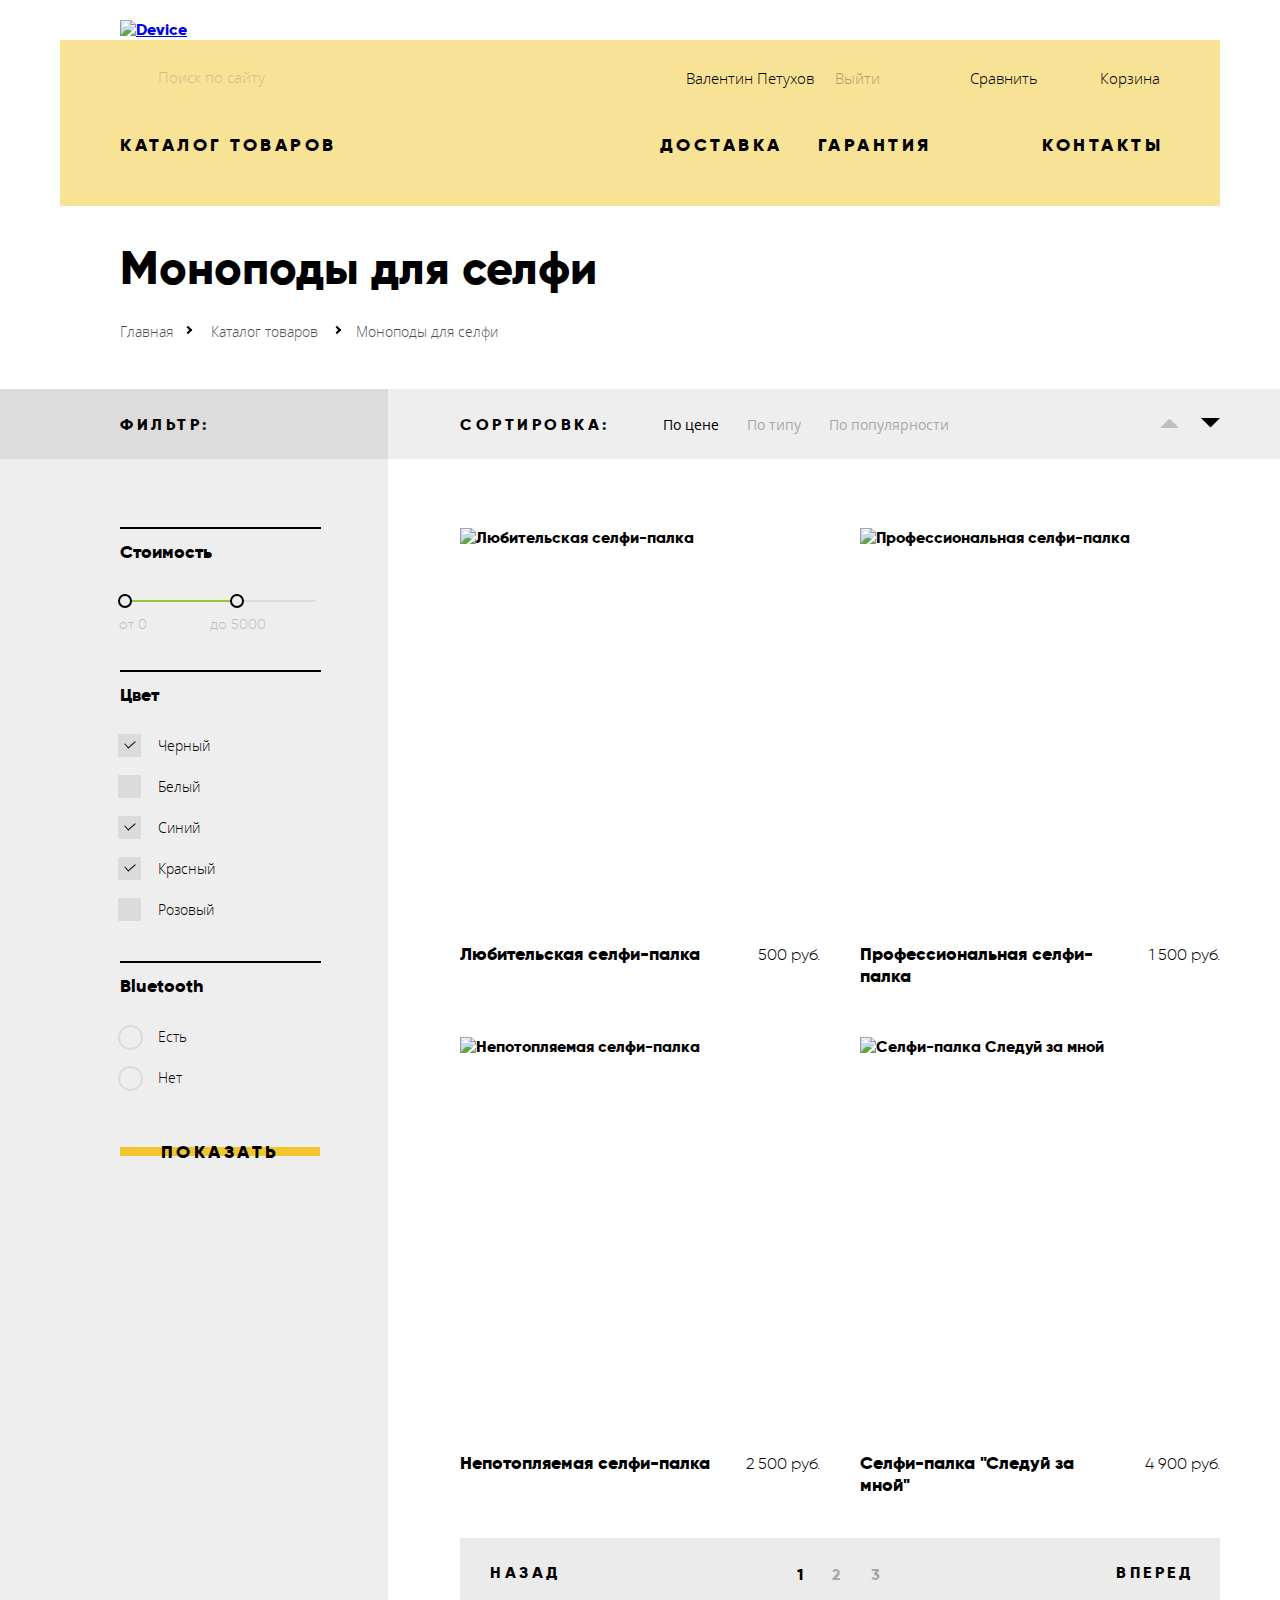
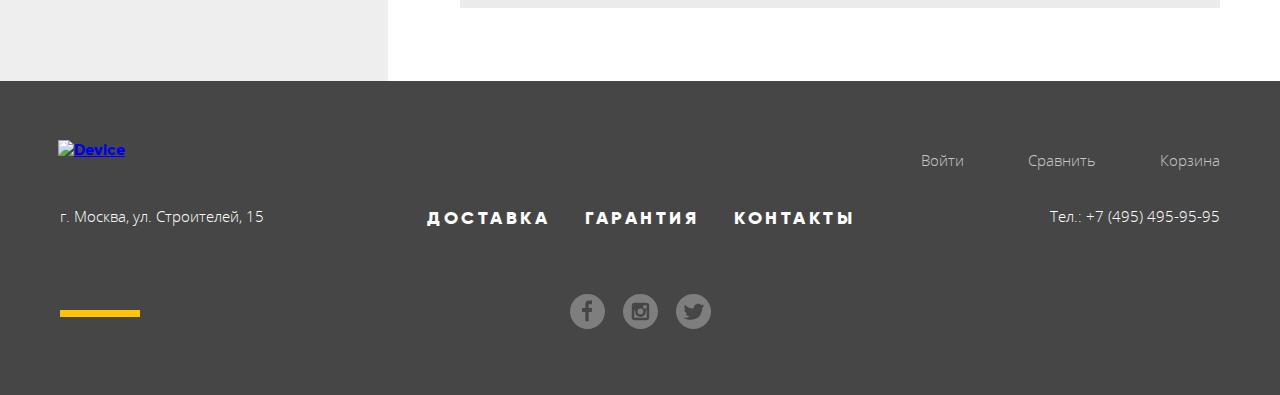
==== commit aa675089: "bugs fixed" ====
--- a/catalog.html
+++ b/catalog.html
@@ -2,8 +2,8 @@
 <html lang="ru">
   <head>
     <meta charset="utf-8">
-    <meta name="keywords" content="">
-    <title>Device</title>
+    <meta name="keywords" content="техника, селфи, фотографии, фитнес">
+    <title>Device Каталог</title>
     <link rel="stylesheet" href="css/normalize.css">
     <link rel="stylesheet" href="css/device-style.css">
   </head>
@@ -15,14 +15,13 @@
         </a>
         <div class="main-header__block">
           <form class="block-search__form" method="post" action="#">
-            <label for="block-search__textfield"></label>
-            <input class="block-search__textfield" id="block-search__textfield" type="text" placeholder="Поиск по сайту">
+            <input class="block-search__textfield" name="info" id="block-search__textfield" type="text" placeholder="Поиск по сайту">
             <button class="block-search__button" type="submit">Найти</button>
           </form>
           <div class="main-header__positioner">
             <div class="user-block">
               <a class="user-block__user-name" href="#">Валентин Петухов</a>
-              <a class="user-block__logout" href="#">Выйти</a>
+              <a class="user-block__logout" href="catalog.html">Выйти</a>
             </div>
             <div class="item-block">
               <a class="item-block__compare" href="#">Сравнить</a>
@@ -32,7 +31,7 @@
         </div>
       </div>
     </header>
-    <main class="main-content--catalog">
+    <main class="main-content main-content--catalog">
       <nav class="main-navigation main-navigation--catalog">
         <ul class="menu-list">
           <li class="menu-list__item">
@@ -90,140 +89,155 @@
         </ul>
       </div>
       <div class="catalog-content">
-        <form class="check-block" method="post" action="#">
-          <h2 class="check-block__title">Фильтр:</h2>
-          <!--Ползунок-->
-          <div class="check-block__range">
-            <h3 class="check-block__block-title">Стоимость</h3>
-            <div class="range">
-              <div class="range__scale">
-                <div class="range__bar"></div>
+        <div class="catalog-content__title-container">
+          <div class="catalog-content__title-positioner">
+            <h2 class="check-block__title">Фильтр:</h2>
+            <div class="catalog-content__sorting-container">
+              <h2 class="catalog-block__title">Сортировка:</h2>
+              <a class="catalog-block__sorting catalog-block__sorting--active" href="#">По цене</a>
+              <a class="catalog-block__sorting" href="#">По типу</a>
+              <a class="catalog-block__sorting" href="#">По популярности</a>
+              <div class="sorting-arrows">
+                <a class="sorting-arrows__arrow-up" href="#">По возрастанию</a>
+                <a class="sorting-arrows__arrow-down" href="#">По убыванию</a>
               </div>
-              <div class="range__toggle range__toggle--min"></div>
-              <div class="range__toggle range__toggle--max"></div>
-            </div>
-          </div>
-            <!--Чекбоксы-->
-          <div class="check-block__checkbox">
-            <h3 class="check-block__block-title">Цвет</h3>
-            <div class="checkbox">
-              <input class="checkbox__input" type="checkbox" name="black" id="black" checked>
-              <label class="checkbox__label" for="black">Черный</label>
-            </div>
-            <div class="checkbox">
-              <input class="checkbox__input" type="checkbox" name="white" id="white">
-              <label class="checkbox__label" for="white">Белый</label>
-            </div>
-            <div class="checkbox">
-              <input class="checkbox__input" type="checkbox" name="blue" id="blue" checked>
-              <label class="checkbox__label" for="blue">Синий</label>
-            </div>
-            <div class="checkbox">
-              <input class="checkbox__input" type="checkbox" name="red" id="red" checked>
-              <label class="checkbox__label" for="red">Красный</label>
-            </div>
-            <div class="checkbox">
-              <input class="checkbox__input" type="checkbox" name="pink" id="pink">
-              <label class="checkbox__label" for="pink">Розовый</label>
-            </div>
-          </div>
-          <!--Bluetooth-->
-          <div class="check-block__radio">
-            <h3 class="check-block__block-title">Bluetooth</h3>
-            <div class="radio">
-              <input class="radio__input" type="radio" name="radio" id="yes">
-              <label class="radio__label" for="yes">Есть</label>
-            </div>
-            <div class="radio">
-              <input class="radio__input" type="radio" name="radio" id="no">
-              <label class="radio__label" for="no">Нет</label>
-            </div>
-          </div>
-          <input  class="btn-big" type="submit" value="Показать">
-        </form>
-        <div class="catalog-block">
-          <div class="catalog-block__container">
-            <h2 class="catalog-block__title">Сортировка:</h2>
-            <span class="catalog-block__sorting catalog-block__sorting--active">По цене</span>
-            <span class="catalog-block__sorting">По типу</span>
-            <span class="catalog-block__sorting">По популярности</span>
-            <div class="sorting-arrows">
-              <span class="sorting-arrows__arrow-up">По возрастанию</span>
-              <span class="sorting-arrows__arrow-down">По убыванию</span>
-            </div>
-          </div>
-          <section class="catalog">
-            <article class="catalog-item">
-              <img class="catalog-item__img" src="img/item-1.jpg" width="360" height="380" alt="Любительская селфи-палка">
-              <div class="catalog__container">
-                <button class="button-basket">В корзину</button>
-                <button class="button-compare">Добавить к сравнению</button>
-              </div>
-              <div class="catalog-item__info">
-                <a class="catalog-item__name">Любительская селфи-палка</a>
-                <span class="catalog-item__price">500 руб.</span>
-              </div>
-            </article>
-            <article class="catalog-item">
-              <img class="catalog-item__img" src="img/item-2.jpg" width="360" height="380" alt="Профессиональная селфи-палка">
-              <div class="catalog__container">
-                <button class="button-basket">В корзину</button>
-                <button class="button-compare">Добавить к сравнению</button>
-              </div>
-              <div class="catalog-item__info">
-                <a class="catalog-item__name">Профессиональная селфи-палка</a>
-                <span class="catalog-item__price">1 500 руб.</span>
-              </div>
-            </article>
-            <article class="catalog-item">
-              <img class="catalog-item__img" src="img/item-3.jpg" width="360" height="380" alt="Непотопляемая селфи-палка">
-              <div class="catalog__container">
-                <button class="button-basket">В корзину</button>
-                <button class="button-compare">Добавить к сравнению</button>
-              </div>
-              <div class="catalog-item__info">
-                <a class="catalog-item__name">Непотопляемая селфи-палка</a>
-                <span class="catalog-item__price">2 500 руб.</span>
-              </div>
-            </article>
-            <article class="catalog-item">
-              <img class="catalog-item__img" src="img/item-4.jpg" width="360" height="380" alt="Селфи-палка Следуй за мной">
-              <div class="catalog__container">
-                <button class="button-basket">В корзину</button>
-                <button class="button-compare">Добавить к сравнению</button>
-              </div>
-              <div class="catalog-item__info">
-                <a class="catalog-item__name">Селфи-палка "Следуй за мной"</a>
-                <span class="catalog-item__price">4 900 руб.</span>
-              </div>
-            </article>
-          </section>
-          <section class="pagination">
-            <a class="pagination__btn pagination__btn--prev">Назад</a>
-            <div class="pagination__page-container">
-              <a class="pagination__page pagination__page--active">1</a>
-              <a class="pagination__page" href="#">2</a>
-              <a class="pagination__page" href="#">3</a>
-            </div>
-            <a class="pagination__btn pagination__btn--next" href="#">Вперед</a>
-          </section>
+            </div>
+          </div>
+        </div>
+        <div class="catalog-content__positioner">
+          <div class="catalog-content__form-container">
+            <form class="check-block" method="post" action="#">
+                <!--Ползунок-->
+                <div class="check-block__range">
+                  <h3 class="check-block__block-title">Стоимость</h3>
+                  <div class="range">
+                    <div class="range__scale">
+                      <div class="range__bar"></div>
+                    </div>
+                    <div class="range__toggle range__toggle--min"></div>
+                    <div class="range__toggle range__toggle--max"></div>
+                  </div>
+                </div>
+                  <!--Чекбоксы-->
+                <div class="check-block__checkbox">
+                  <h3 class="check-block__block-title">Цвет</h3>
+                  <div class="checkbox">
+                    <input class="checkbox__input" type="checkbox" name="black" id="black" checked>
+                    <label class="checkbox__label" for="black">Черный</label>
+                  </div>
+                  <div class="checkbox">
+                    <input class="checkbox__input" type="checkbox" name="white" id="white">
+                    <label class="checkbox__label" for="white">Белый</label>
+                  </div>
+                  <div class="checkbox">
+                    <input class="checkbox__input" type="checkbox" name="blue" id="blue" checked>
+                    <label class="checkbox__label" for="blue">Синий</label>
+                  </div>
+                  <div class="checkbox">
+                    <input class="checkbox__input" type="checkbox" name="red" id="red" checked>
+                    <label class="checkbox__label" for="red">Красный</label>
+                  </div>
+                  <div class="checkbox">
+                    <input class="checkbox__input" type="checkbox" name="pink" id="pink">
+                    <label class="checkbox__label" for="pink">Розовый</label>
+                  </div>
+                </div>
+                <!--Bluetooth-->
+                <div class="check-block__radio">
+                  <h3 class="check-block__block-title">Bluetooth</h3>
+                  <div class="radio">
+                    <input class="radio__input" type="radio" name="radio" id="yes">
+                    <label class="radio__label" for="yes">Есть</label>
+                  </div>
+                  <div class="radio">
+                    <input class="radio__input" type="radio" name="radio" id="no">
+                    <label class="radio__label" for="no">Нет</label>
+                  </div>
+                </div>
+                <input  class="btn-big" type="submit" value="Показать">
+            </form>
+          </div>
+          <div class="catalog-content__gallery-container">
+
+            <div class="catalog-block">
+                <section class="catalog">
+                  <article class="catalog-item">
+                    <img class="catalog-item__img" src="img/item-1.jpg" width="360" height="380" alt="Любительская селфи-палка">
+                    <div class="catalog__container">
+                      <a class="button-basket" href="#">В корзину</a>
+                      <a class="button-compare" href="#">Добавить к сравнению</a>
+                    </div>
+                    <div class="catalog-item__info">
+                      <a class="catalog-item__name" href="#">Любительская селфи-палка</a>
+                      <span class="catalog-item__price">500 руб.</span>
+                    </div>
+                    <div class="catalog-item__new"></div>
+                  </article>
+                  <article class="catalog-item">
+                    <img class="catalog-item__img" src="img/item-2.jpg" width="360" height="380" alt="Профессиональная селфи-палка">
+                    <div class="catalog__container">
+                      <a class="button-basket" href="#">В корзину</a>
+                      <a class="button-compare" href="#">Добавить к сравнению</a>
+                    </div>
+                    <div class="catalog-item__info">
+                      <a class="catalog-item__name">Профессиональная селфи-палка</a>
+                      <span class="catalog-item__price">1 500 руб.</span>
+                    </div>
+                    <div class="catalog-item__new"></div>
+                  </article>
+                  <article class="catalog-item">
+                    <img class="catalog-item__img" src="img/item-3.jpg" width="360" height="380" alt="Непотопляемая селфи-палка">
+                    <div class="catalog__container">
+                      <a class="button-basket" href="#">В корзину</a>
+                      <a class="button-compare" href="#">Добавить к сравнению</a>
+                    </div>
+                    <div class="catalog-item__info">
+                      <a class="catalog-item__name" href="#">Непотопляемая селфи-палка</a>
+                      <span class="catalog-item__price">2 500 руб.</span>
+                    </div>
+                    <div class="catalog-item__new"></div>
+                  </article>
+                  <article class="catalog-item">
+                    <img class="catalog-item__img" src="img/item-4.jpg" width="360" height="380" alt="Селфи-палка Следуй за мной">
+                    <div class="catalog__container">
+                      <a class="button-basket" href="#">В корзину</a>
+                      <a class="button-compare" href="#">Добавить к сравнению</a>
+                    </div>
+                    <div class="catalog-item__info">
+                      <a class="catalog-item__name" href="#">Селфи-палка "Следуй за мной"</a>
+                      <span class="catalog-item__price">4 900 руб.</span>
+                    </div>
+                    <div class="catalog-item__new"></div>
+                  </article>
+                </section>
+                <section class="pagination">
+                  <a class="pagination__btn pagination__btn--prev">Назад</a>
+                  <div class="pagination__page-container">
+                    <a class="pagination__page pagination__page--active">1</a>
+                    <a class="pagination__page" href="#">2</a>
+                    <a class="pagination__page" href="#">3</a>
+                  </div>
+                  <a class="pagination__btn pagination__btn--next" href="#">Вперед</a>
+                </section>
+            </div>
+          </div>
         </div>
       </div>
     </main>
     <footer class="main-footer main-footer--catalog">
       <div class="layot-container layot-container--footer">
         <div class="main-footer__user-menu">
-          <a class="logo main-footer__logo" href="index.html">
+          <a class="logo main-footer__logo" href="catalog.html">
             <img src="img/logo-footer.png" width="165" height="36" alt="Device">
           </a>
           <ul class="user-menu user-menu--catalog">
-            <li>
-              <a class="user-menu__item" href="#">Выйти</a>
-            </li>
-            <li>
+            <li class="user-menu__container">
+              <a class="user-menu__item" href="userform.html">Войти</a>
+            </li>
+            <li class="user-menu__container">
               <a class="user-menu__item" href="#">Сравнить</a>
             </li>
-            <li>
+            <li class="user-menu__container">
               <a class="user-menu__item" href="#">Корзина</a>
             </li>
           </ul>
@@ -246,11 +260,11 @@
         <div class="main-footer__links">
           <div class="main-footer__line"></div>
           <div class="social-links">
-            <a class="social-links__item social-links__item--facebook">Facebook</a>
-            <a class="social-links__item social-links__item--instagram">Instagram</a>
-            <a class="social-links__item social-links__item--twitter">Twitter</a>
-          </div>
-          <a href="#" class="main-footer__logo-academy">Сайт HTML Academy</a>
+            <a class="social-links__item social-links__item--facebook" href="#">Facebook</a>
+            <a class="social-links__item social-links__item--instagram" href="#">Instagram</a>
+            <a class="social-links__item social-links__item--twitter" href="#">Twitter</a>
+          </div>
+          <a href="https://htmlacademy.ru/intensive/htmlcss" class="main-footer__logo-academy">Сайт HTML Academy</a>
         </div>
       </div>
     </footer>
--- a/css/device-style.css
+++ b/css/device-style.css
@@ -1,33 +1,31 @@
-/*padding: 140 one side*/
-
 @font-face {
   font-family: "Open Sans Light";
-  src: url("../fonts/web/opensanslight.woff2") format("woff2"),
-       url("../fonts/web/opensanslight.woff") format("woff");
+  src: url("../fonts/opensanslight.woff2") format("woff2"),
+       url("../fonts/opensanslight.woff") format("woff");
   font-weight: normal;
   font-style: normal;
 }
 
 @font-face {
   font-family: "Open Sans";
-  src: url("../fonts/web/opensans.woff2") format("woff2"),
-       url("../fonts/web/opensans.woff") format("woff");
+  src: url("../fonts/opensans.woff2") format("woff2"),
+       url("../fonts/opensans.woff") format("woff");
   font-weight: normal;
   font-style: normal;
 }
 
 @font-face {
   font-family: "Gilroy";
-  src: url("../fonts/web/gilroylight.woff2") format("woff2"),
-       url("../fonts/web/gilroylight.woff") format("woff");
+  src: url("../fonts/gilroylight.woff2") format("woff2"),
+       url("../fonts/gilroylight.woff") format("woff");
   font-weight: normal;
   font-style: normal;
 }
 
 @font-face {
   font-family: "Gilroy Bold";
-  src: url("../fonts/web/gilroyextrabold.woff2") format("woff2"),
-       url("../fonts/web/gilroyextrabold.woff") format("woff");
+  src: url("../fonts/gilroyextrabold.woff2") format("woff2"),
+       url("../fonts/gilroyextrabold.woff") format("woff");
   font-weight: normal;
   font-style: normal;
 }
@@ -35,7 +33,6 @@
 body {
   margin: 0;
   padding: 0;
-  width: 1440px;
   height: 100%;
   margin: auto;
   font-family: "Gilroy Bold", Arial, sans-serif;
@@ -86,7 +83,7 @@
   width: 356px;
   height: 47px;
   padding-left: 38px;
-  font-family: "Open Sans Light";
+  font-family: "Open Sans Light", Arial, sans-serif;
   font-size: 15px;
   color: #000000;
   opacity: 0.3;
@@ -103,7 +100,7 @@
   height: 20px;
   top: 16px;
   left: 3px;
-  background-image: url("../img/sprite.png");
+  background-image: url("../img/search.svg");
   background-repeat: no-repeat;
 }
 
@@ -145,10 +142,9 @@
 
 .main-header__block a {
   text-decoration: none;
-  font-family: "Open Sans Light";
+  font-family: "Open Sans Light", Arial, sans-serif;
   font-size: 15px;
   color: #000000;
-  background-image: url("../img/sprite.png");
   background-repeat: no-repeat;
 }
 
@@ -161,15 +157,18 @@
 }
 
 .user-block__login {
-  background-position: 0 -24px;
+  background-image: url("../img/user.svg");
+  background-position: 0px 3px;
 }
 
 .item-block__compare {
-  background-position: 2px -46px;
+  background-image: url("../img/compare.svg");
+  background-position: 2px 3px;
 }
 
 .item-block__basket {
-  background-position: 17px -68px;
+  background-image: url("../img/cart.svg");
+  background-position: 16px 2px;
 }
 
 .user-block__login,
@@ -242,7 +241,7 @@
 
 .menu-list__item > a {
   text-decoration: none;
-  font-family: "Gilroy Bold";
+  font-family: "Gilroy Bold", Arial, sans-serif;
   font-size: 18px;
   font-weight: bold;
   text-transform: uppercase;
@@ -264,10 +263,9 @@
   position: absolute;
   width: 16px;
   height: 18px;
-  top: -1px;
+  top: 0;
   right: -29px;
-  background-image: url("../img/sprite.png");
-  background-position: 0 -92px;
+  background-image: url("../img/plus.svg");
   opacity: 0.3;
 }
 
@@ -313,7 +311,7 @@
 .submenu-list a {
   text-decoration: none;
   color: #000000;
-  font-family: "Open Sans Light";
+  font-family: "Open Sans Light", Arial, sans-serif;
   font-size: 15px;
   text-transform: none;
 }
@@ -322,7 +320,7 @@
 
 .main-slider {
   width: 1160px;
-  height: 517px;
+  min-height: 517px;
   margin: auto;
   margin-bottom: 0;
   position: relative;
@@ -418,8 +416,9 @@
 }
 
 .main-slider__item-description {
+  width: 480px;
   margin-top: 20px;
-  font-family: "Open Sans Light";
+  font-family: "Open Sans Light", Arial, sans-serif;
   line-height: 30px;
   font-size: 15px;
 }
@@ -461,19 +460,22 @@
 
 .main-slider__parameter li {
   margin-right: 80px;
+  margin-bottom: 0;
+  padding: 0;
 }
 
 .main-slider__data {
   margin-bottom: 10px;
   font-size: 36px;
-  font-family: "Gilroy";
+  font-family: "Gilroy", Arial, sans-serif;
   line-height: 0px;
 }
 
 .main-slider__inform {
   margin-top: 35px;
+  margin-bottom: 0;
   font-size: 13px;
-  font-family: "Open Sans Light";
+  font-family: "Open Sans Light", Arial, sans-serif;
 }
 
 /*переключение слайдов*/
@@ -505,12 +507,12 @@
   justify-content: space-between;
 }
 
-.catalog-item {
+.catalog-product {
   width: 160px;
   text-decoration: none;
 }
 
-.catalog-item__pic {
+.catalog-product__pic {
   width: 160px;
   height: 160px;
   background-position: center;
@@ -518,77 +520,77 @@
   background-repeat: no-repeat;
 }
 
-.catalog-item:first-of-type .catalog-item__pic {
-  background-image: url("../img/popular-1.png");
-}
-
-.catalog-item:nth-of-type(2) .catalog-item__pic {
-  background-image: url("../img/popular-2.png");
+.catalog-product:first-of-type .catalog-product__pic {
+  background-image: url("../img/popular-1.svg");
+}
+
+.catalog-product:nth-of-type(2) .catalog-product__pic {
+  background-image: url("../img/popular-2.svg");
   background-position: center bottom;
 }
 
-.catalog-item:nth-of-type(3) .catalog-item__pic {
-  background-image: url("../img/popular-3.png");
+.catalog-product:nth-of-type(3) .catalog-product__pic {
+  background-image: url("../img/popular-3.svg");
   background-position: 50px center;
 }
 
-.catalog-item:nth-of-type(4) .catalog-item__pic {
-  background-image: url("../img/popular-4.png");
-}
-
-.catalog-item:nth-of-type(5) .catalog-item__pic {
-  background-image: url("../img/popular-5.png");
+.catalog-product:nth-of-type(4) .catalog-product__pic {
+  background-image: url("../img/popular-4.svg");
+}
+
+.catalog-product:nth-of-type(5) .catalog-product__pic {
+  background-image: url("../img/popular-5.svg");
   background-position: 55px center;
 }
 
-.catalog-item:nth-of-type(6) .catalog-item__pic {
-  background-image: url("../img/popular-6.png");
-}
-
-.catalog-item__description {
+.catalog-product:nth-of-type(6) .catalog-product__pic {
+  background-image: url("../img/popular-6.svg");
+}
+
+.catalog-product__description {
   margin-top: 35px;
-  font-family: "Gilroy Bold";
+  font-family: "Gilroy Bold", Arial, sans-serif;
   font-size: 18px;
   color: #000000;
 }
 
-.catalog-item:visited > .catalog-item__pic,
-.catalog-item:visited > .catalog-item__description {
+.catalog-product:visited > .catalog-product__pic,
+.catalog-product:visited > .catalog-product__description {
   background-color: #f7e296;
   color: #000000;
 }
 
-.catalog-item:hover > .catalog-item__pic {
+.catalog-product:hover > .catalog-product__pic {
   background-color: #f0c52e;
 }
 
-.catalog-item:active > .catalog-item__description {
+.catalog-product:active > .catalog-product__description {
   opacity: 0.3;
   color: #000000;
 }
 
-.catalog-item:first-of-type:active .catalog-item__pic {
-  background-image: url("../img/opa-popular-1.png");
-}
-
-.catalog-item:nth-of-type(2):active .catalog-item__pic {
-  background-image: url("../img/opa-popular-2.png");
-}
-
-.catalog-item:nth-of-type(3):active .catalog-item__pic {
-  background-image: url("../img/opa-popular-3.png");
-}
-
-.catalog-item:nth-of-type(4):active .catalog-item__pic {
-  background-image: url("../img/opa-popular-4.png");
-}
-
-.catalog-item:nth-of-type(5):active .catalog-item__pic {
-  background-image: url("../img/opa-popular-5.png");
-}
-
-.catalog-item:nth-of-type(6):active .catalog-item__pic {
-  background-image: url("../img/opa-popular-6.png");
+.catalog-product:first-of-type:active .catalog-product__pic {
+  background-image: url("../img/popular-1-opa.svg");
+}
+
+.catalog-product:nth-of-type(2):active .catalog-product__pic {
+  background-image: url("../img/popular-2-opa.svg");
+}
+
+.catalog-product:nth-of-type(3):active .catalog-product__pic {
+  background-image: url("../img/popular-3-opa.svg");
+}
+
+.catalog-product:nth-of-type(4):active .catalog-product__pic {
+  background-image: url("../img/popular-4-opa.svg");
+}
+
+.catalog-product:nth-of-type(5):active .catalog-product__pic {
+  background-image: url("../img/popular-5-opa.svg");
+}
+
+.catalog-product:nth-of-type(6):active .catalog-product__pic {
+  background-image: url("../img/popular-6-opa.svg");
 }
 
 /*УСЛУГИ*/
@@ -679,7 +681,7 @@
 }
 
 .services-slide h2 {
-  font-family: "Gilroy Bold";
+  font-family: "Gilroy Bold", Arial, sans-serif;
   font-size: 47px;
   margin-top: 71px;
   margin-left: 2px;
@@ -687,7 +689,7 @@
 }
 
 .services-slide p {
-  font-family: "Open Sans Light";
+  font-family: "Open Sans Light", Arial, sans-serif;
   font-size: 15px;
   line-height: 30px;
   margin-top: 28px;
@@ -765,14 +767,14 @@
 .about-us h2 {
   margin-top: 57px;
   margin-left: -2px;
-  font-family: "Gilroy Bold";
+  font-family: "Gilroy Bold", Arial, sans-serif;
   font-size: 47px;
 }
 
 .about-us p {
   width: 475px;
   margin-bottom: 30px;
-  font-family: "Open Sans Light";
+  font-family: "Open Sans Light", Arial, sans-serif;
   font-size: 15px;
   line-height: 30px;
 }
@@ -791,7 +793,7 @@
 
 .delivery-company__item a {
   text-decoration: none;
-  font-family: "Gilroy Bold";
+  font-family: "Gilroy Bold", Arial, sans-serif;
   font-size: 16px;
   color: #000000;
 }
@@ -851,12 +853,12 @@
 .contacts h2 {
   margin-top: 57px;
   margin-left: -2px;
-  font-family: "Gilroy Bold";
+  font-family: "Gilroy Bold", Arial, sans-serif;
   font-size: 47px;
 }
 
 .contacts p {
-  font-family: "Open Sans Light";
+  font-family: "Open Sans Light", Arial, sans-serif;
   font-size: 15px;
   line-height: 30px;
 }
@@ -931,24 +933,26 @@
 
 .user-menu .user-menu__item {
   padding-left: 32px;
-  background-image: url("../img/sprite.png");
   background-repeat: no-repeat;
   text-decoration: none;
-  font-family: "Open Sans Light";
+  font-family: "Open Sans Light", Arial, sans-serif;
   font-size: 15px;
   color: rgba(255, 255, 255, 0.7);
 }
 
-li:first-of-type .user-menu__item {
-  background-position: 5px -124px;
-}
-
-li:nth-of-type(2) .user-menu__item {
-  background-position: 12px -144px;
-}
-
-li:nth-of-type(3) .user-menu__item {
-  background-position: 10px -166px;
+.user-menu__container:first-of-type .user-menu__item {
+  background-image: url("../img/user-footer.svg");
+  background-position: 4px 4px;
+}
+
+.user-menu__container:nth-of-type(2) .user-menu__item {
+  background-image: url("../img/compare-footer.svg");
+  background-position: 12px 6px;
+}
+
+.user-menu__container:nth-of-type(3) .user-menu__item {
+  background-image: url("../img/cart-footer.svg");
+  background-position: 10px 5px;
 }
 
 .user-menu .user-menu__item:hover {
@@ -968,7 +972,7 @@
 
 .main-footer__adress {
   width: 261px;
-  font-family: "Open Sans Light";
+  font-family: "Open Sans Light", Arial, sans-serif;
   font-size: 15px;
   color: #ffffff;
 }
@@ -977,6 +981,7 @@
   width: 430px;
   display: flex;
   flex-direction: row;
+  flex-wrap: wrap;
   justify-content: space-between;
   padding: 4px 0 0 2px;
   margin: 0;
@@ -989,7 +994,7 @@
 }
 
 .main-footer__menu a {
-  font-family: "Gilroy Bold";
+  font-family: "Gilroy Bold", Arial, sans-serif;
   text-decoration: none;
   font-size: 18px;
   text-transform: uppercase;
@@ -1007,30 +1012,29 @@
 
 .main-footer__tel {
   width: 261px;
-  font-family: "Open Sans Light";
+  font-family: "Open Sans Light", Arial, sans-serif;
   font-size: 15px;
   color: #ffffff;
   text-align: right;
 }
 
 .main-footer__links {
-  margin-top: 66px;
+  margin-top: 63px;
   margin-bottom: 65px;
 }
 
 .main-footer__line {
   width: 80px;
   height: 7px;
-  margin-top: 15px;
+  margin-top: 18px;
   background-color: #ffc600;
 }
 
 .social-links {
-  width: 152px;
-  display: flex;
-  flex-direction: row;
+  display: flex;
+  flex-direction: row;
+  flex-wrap: wrap;
   justify-content: space-between;
-  margin-right: 54px;
 }
 
 .social-links__item {
@@ -1054,30 +1058,35 @@
 }
 
 .social-links__item--facebook {
-  background-image: url("../img/facebook.png");
+  background-image: url("../img/fb.svg");
   background-repeat: no-repeat;
   background-position: center;
 }
 
 .social-links__item--instagram {
-  background-image: url("../img/insta.png");
+  background-image: url("../img/instagram.svg");
   background-repeat: no-repeat;
   background-position: center;
 }
 
 .social-links__item--twitter {
-  background-image: url("../img/twitter.png");
+  background-image: url("../img/twitter.svg");
   background-repeat: no-repeat;
   background-position: center;
 }
 
+.social-links__item:nth-of-type(even) {
+  margin-left: 12px;
+  margin-right: 12px;
+}
+
 .main-footer__logo-academy {
   font-size: 0;
-  width: 27px;
-  height: 34px;
-  background-image: url("../img/icon-htmlacademy.png");
+  width: 80px;
+  height: 37px;
+  background-image: url("../img/logo-html.svg");
   background-repeat: no-repeat;
-  background-position: center;
+  background-position: right 3px;
 }
 
 .main-footer__logo-academy:hover {
@@ -1091,9 +1100,9 @@
 /*!!!!!!!!СТРАНИЦА КАТАЛОГА??????*/
 
 .main-header--catalog .user-block__user-name {
-  background-image: url("../img/sprite.png");
+  background-image: url("../img/user.svg");
+  background-position: 0px 4px;
   background-repeat: no-repeat;
-  background-position: 0 -24px;
   padding-left: 26px;
 }
 
@@ -1122,7 +1131,7 @@
 .content-title h1 {
   margin: 0;
   padding: 0;
-  font-family: "Gilroy Bold";
+  font-family: "Gilroy Bold", Arial, sans-serif;
   font-size: 47px;
 }
 
@@ -1142,7 +1151,7 @@
 
 .breadcrumbs a {
   text-decoration: none;
-  font-family: "Open Sans Light";
+  font-family: "Open Sans Light", Arial, sans-serif;
   font-size: 14px;
   color: #000000;
   opacity: 0.7;
@@ -1169,22 +1178,45 @@
 .catalog-content {
   width: 100%;
   margin-top: 48px;
-  display: flex;
-  flex-direction: row;
-  background-image: linear-gradient(to right, #eeeeee 0px, #eeeeee 468px, #ffffff 468px, #ffffff 100%);
-}
-
-.check-block {
-  width: 468px;
-  padding-left: 200px;
-  box-shadow: inset 0 70px 0 0 #dbdbdb;
+  background: pink;
+  background-image: linear-gradient(to right, #eeeeee 0px, #eeeeee 20%, #ffffff 20%, #ffffff 100%);
+}
+
+.catalog-content__title-container {
+  width: 100%;
+  min-height: 70px;
+  background-image: linear-gradient(to right, #dcdcdc 0px, #dcdcdc 20%, #eeeeee 20%, #eeeeee 100%);
+}
+
+.catalog-content__title-positioner {
+  display: flex;
+  flex-direction: row;
+  justify-content: flex-start;
+  width: 1160px;
+  margin: auto;
+}
+
+.catalog-content__positioner {
+  display: flex;
+  flex-direction: row;
+  width: 1160px;
+  margin: auto;
+}
+
+.catalog-content__form-container {
+  width: 328px;
+  padding-left: 60px;
+  background: #eeeeee;
+}
+
+.catalog-content__gallery-container {
+  width: 832px;
+  background: #ffffff;
 }
 
 .check-block__title,
 .catalog-block__title {
-  margin-top: 25px;
-  margin-right:  53px;
-  font-family: "Gilroy Bold";
+  font-family: "Gilroy Bold", Arial, sans-serif;
   font-size: 16px;
   font-weight: bold;
   text-transform: uppercase;
@@ -1192,25 +1224,39 @@
   letter-spacing: 3.5px;
 }
 
+.check-block__title {
+  width: 328px;
+  height: 70px;
+  margin: 0;
+  padding-left: 60px;
+  padding-top: 26px;
+  background-color: #dcdcdc;
+}
+
 .catalog-block {
-  width: 974px;
-  box-shadow: inset 0 70px 0 0 #ebebeb;
-}
-
-.catalog-block__container {
-  display: flex;
-  flex-direction: row;
-  align-items: flex-start;
-  margin-left: 73px;
+  width: 830px;
+}
+
+.catalog-content__sorting-container {
+  width: 832px;
+  display: flex;
+  flex-direction: row;
+  flex-wrap: wrap;
+  align-items: center;
+  padding-left: 72px;
+}
+
+.catalog-block__title {
+  margin-right: 53px;
 }
 
 .catalog-block__sorting {
-  margin-top: 26px;
   margin-right: 28px;
-  font-family: "Open Sans";
+  font-family: "Open Sans", Arial, sans-serif;
   font-size: 14px;
   color: #000000;
   opacity: 0.3;
+  text-decoration: none;
 }
 
 .catalog-block__sorting:hover {
@@ -1228,8 +1274,7 @@
 .sorting-arrows {
   width: 60px;
   height: 12px;
-  margin-left: 187px;
-  margin-top: 29px;
+  margin-left: auto;
   font-size: 0;
 }
 
@@ -1274,14 +1319,14 @@
 
 .check-block__range {
   width: 201px;
-  margin-top: 95px;
+  margin-top: 68px;
   border-top: 2px solid #000000;
 }
 
 .check-block__block-title {
   margin: 0;
   margin-top: 12px;
-  font-family: "Gilroy Bold";
+  font-family: "Gilroy Bold", Arial, sans-serif;
   font-size: 18px;
 }
 
@@ -1338,7 +1383,7 @@
   left: -1px;
   width: 25px;
   height: 10px;
-  font-family: "Gilroy";
+  font-family: "Gilroy", Arial, sans-serif;
   font-size: 14px;
   color: #000000;
   opacity: 0.2;
@@ -1352,7 +1397,7 @@
   left: -22px;
   width: 55px;
   height: 10px;
-  font-family: "Gilroy";
+  font-family: "Gilroy", Arial, sans-serif;
   font-size: 14px;
   color: #000000;
   opacity: 0.2;
@@ -1381,7 +1426,7 @@
 
 .checkbox__label {
   padding-left: 38px;
-  font-family: "Open Sans Light";
+  font-family: "Open Sans Light", Arial, sans-serif;
   font-size: 14px;
   color: #000000;
   position: relative;
@@ -1437,7 +1482,7 @@
 
 .radio__label {
   padding-left: 38px;
-  font-family: "Open Sans Light";
+  font-family: "Open Sans Light", Arial, sans-serif;
   font-size: 14px;
   color: #000000;
   position: relative;
@@ -1481,7 +1526,7 @@
   height: 40px;
   margin-top: 44px;
   margin-bottom: 82px;
-  font-family: "Gilroy Bold";
+  font-family: "Gilroy Bold", Arial, sans-serif;
   background-image: linear-gradient(to bottom, #eeeeee 0px, #eeeeee 16px, #f0c52e 16px, #f0c52e 25px, #eeeeee 25px);
   border: none;
 }
@@ -1502,7 +1547,7 @@
 .main-content--catalog .catalog {
   width: 760px;
   margin-left: 72px;
-  margin-top: 82px;
+  margin-top: 69px;
   display: flex;
   flex-direction: row;
   flex-wrap: wrap;
@@ -1553,8 +1598,10 @@
   margin: auto;
   margin-top: 173px;
   margin-bottom: 15px;
-  font-family: "Gilroy Bold";
+  font-family: "Gilroy Bold", Arial, sans-serif;
   font-size: 18px;
+  text-decoration: none;
+  color: #000000;
   line-height: 40px;
   letter-spacing: 3.5px;
   text-transform: uppercase;
@@ -1577,12 +1624,14 @@
 .main-content--catalog .button-compare {
   width: 200px;
   margin: auto;
-  font-family: "Open Sans Light";
+  font-family: "Open Sans Light", Arial, sans-serif;
   font-size: 13px;
   color: rgba(0, 0, 0, 0.5);
   background-color: transparent;
   border: none;
   outline: none;
+  text-align: center;
+  text-decoration: none;
 }
 
 .main-content--catalog .button-compare:hover {
@@ -1602,19 +1651,20 @@
 
 .catalog-item__name {
   width: 255px;
-  font-family: "Gilroy Bold";
+  font-family: "Gilroy Bold", Arial, sans-serif;
   font-size: 18px;
+  text-decoration: none;
+  color: #000000;
 }
 
 .catalog-item__price {
   margin-top: 2px;
-  font-family: "Gilroy";
+  font-family: "Gilroy", Arial, sans-serif;
   font-size: 16px;
 }
 
-.main-content--catalog .catalog-item:last-of-type::before {
-  content: "";
-  display: block;
+.catalog-item__new {
+  display: none;
   position: absolute;
   top: 28px;
   right: 18px;
@@ -1624,6 +1674,10 @@
   background-repeat: no-repeat;
 }
 
+.catalog-item:last-of-type .catalog-item__new {
+  display: block;
+}
+
 /*ПАГИНАТОР*/
 
 .pagination {
@@ -1638,7 +1692,7 @@
 }
 
 .pagination a {
-  font-family: "Gilroy Bold";
+  font-family: "Gilroy Bold", Arial, sans-serif;
   font-size: 16px;
   text-transform: uppercase;
   text-decoration: none;
@@ -1705,7 +1759,7 @@
   display: none;
   width: 960px;
   height: 553px;
-  position: absolute;
+  position: fixed;
   z-index: 5;
   left: 50%;
   top: 50%;
@@ -1713,10 +1767,23 @@
   background-color: #ffffff;
   box-shadow: 10px 10px 30px 10px rgba(0, 0, 0, 0.2),
               -10px 10px 30px 10px rgba(0, 0, 0, 0.2);
+  animation: popup-show 1s;
 }
 
 .modal-content--show {
   display: block;
+}
+
+@keyframes popup-show {
+  0% {
+    top: -100%;
+    opacity: 0.1;
+  }
+
+  100% {
+    top: 50%;
+    opacity: 1;
+  }
 }
 
 .modal-content__positioner {
@@ -1744,7 +1811,7 @@
 .modal-content .input-modal__label,
 .modal-content .textarea__label {
   margin-bottom: 12px;
-  font-family: "Gilroy Bold";
+  font-family: "Gilroy Bold", Arial, sans-serif;
   font-size: 18px;
   color: #000000;
 }
@@ -1753,7 +1820,7 @@
 .modal-content .textarea__field {
   padding: 18px;
   background-color: rgba(242, 242, 242, 0.5);
-  font-family: "Open Sans";
+  font-family: "Open Sans", Arial, sans-serif;
   font-size: 14px;
   color: rgba(0, 0, 0, 0.4);
   border: 2px solid transparent;
@@ -1791,7 +1858,7 @@
   height: 40px;
   margin-right: auto;
   margin-top: 40px;
-  font-family: "Gilroy Bold";
+  font-family: "Gilroy Bold", Arial, sans-serif;
   font-size: 18px;
   line-height: 35px;
   letter-spacing: 3.5px;
@@ -1822,6 +1889,8 @@
   height: 60px;
   background-color: rgba(240, 197, 46, 0.5);
   border-radius: 50%;
+  font-size: 0;
+  border: none;
 }
 
 .modal-content__close::before {
@@ -1859,74 +1928,6 @@
 
 .modal-content__close:active::before,
 .modal-content__close:active::after {
-  transform: rotate(45deg);
-  background-color: rgba(255, 255, 255, 0.3);
-}
-
-/*Карта*/
-.modal-map {
-  display: none;
-  width: 960px;
-  height: 559px;
-  position: absolute;
-  z-index: 5;
-  left: 50%;
-  top: 50%;
-  transform: translate(-50%, -50%);
-  background-color: #ffffff;
-  box-shadow: 10px 10px 30px 10px rgba(0, 0, 0, 0.2),
-              -10px 10px 30px 10px rgba(0, 0, 0, 0.2);
-}
-
-.modal-map--show {
-  display: block;
-}
-
-.modal-map--close {
-  position: absolute;
-  top: 22px;
-  right: 22px;
-  width: 60px;
-  height: 60px;
-  background-color: rgba(240, 197, 46, 0.5);
-  border-radius: 50%;
-}
-
-.modal-map--close::before {
-  content: "";
-  position: absolute;
-  top: 15px;
-  right: 29px;
-  display: block;
-  height: 31px;
-  width: 2px;
-  background-color: rgba(255, 255, 255, 1);
-  transform: rotate(45deg);
-}
-
-.modal-map--close::after {
-  content: "";
-  position: absolute;
-  top: 29px;
-  right: 14px;
-  display: block;
-  height: 2px;
-  width: 31px;
-  background-color: rgba(255, 255, 255, 1);
-  transform: rotate(45deg);
-}
-
-.modal-map--close:hover {
-  background-color: rgba(240, 197, 46, 1);
-}
-
-.modal-map--close:hover::before,
-.modal-map--close:hover::after {
-  transform: rotate(0deg);
-}
-
-.modal-map--close:active::before,
-.modal-map--close:active::after {
   transform: rotate(45deg);
   background-color: rgba(255, 255, 255, 0.3);
 }
